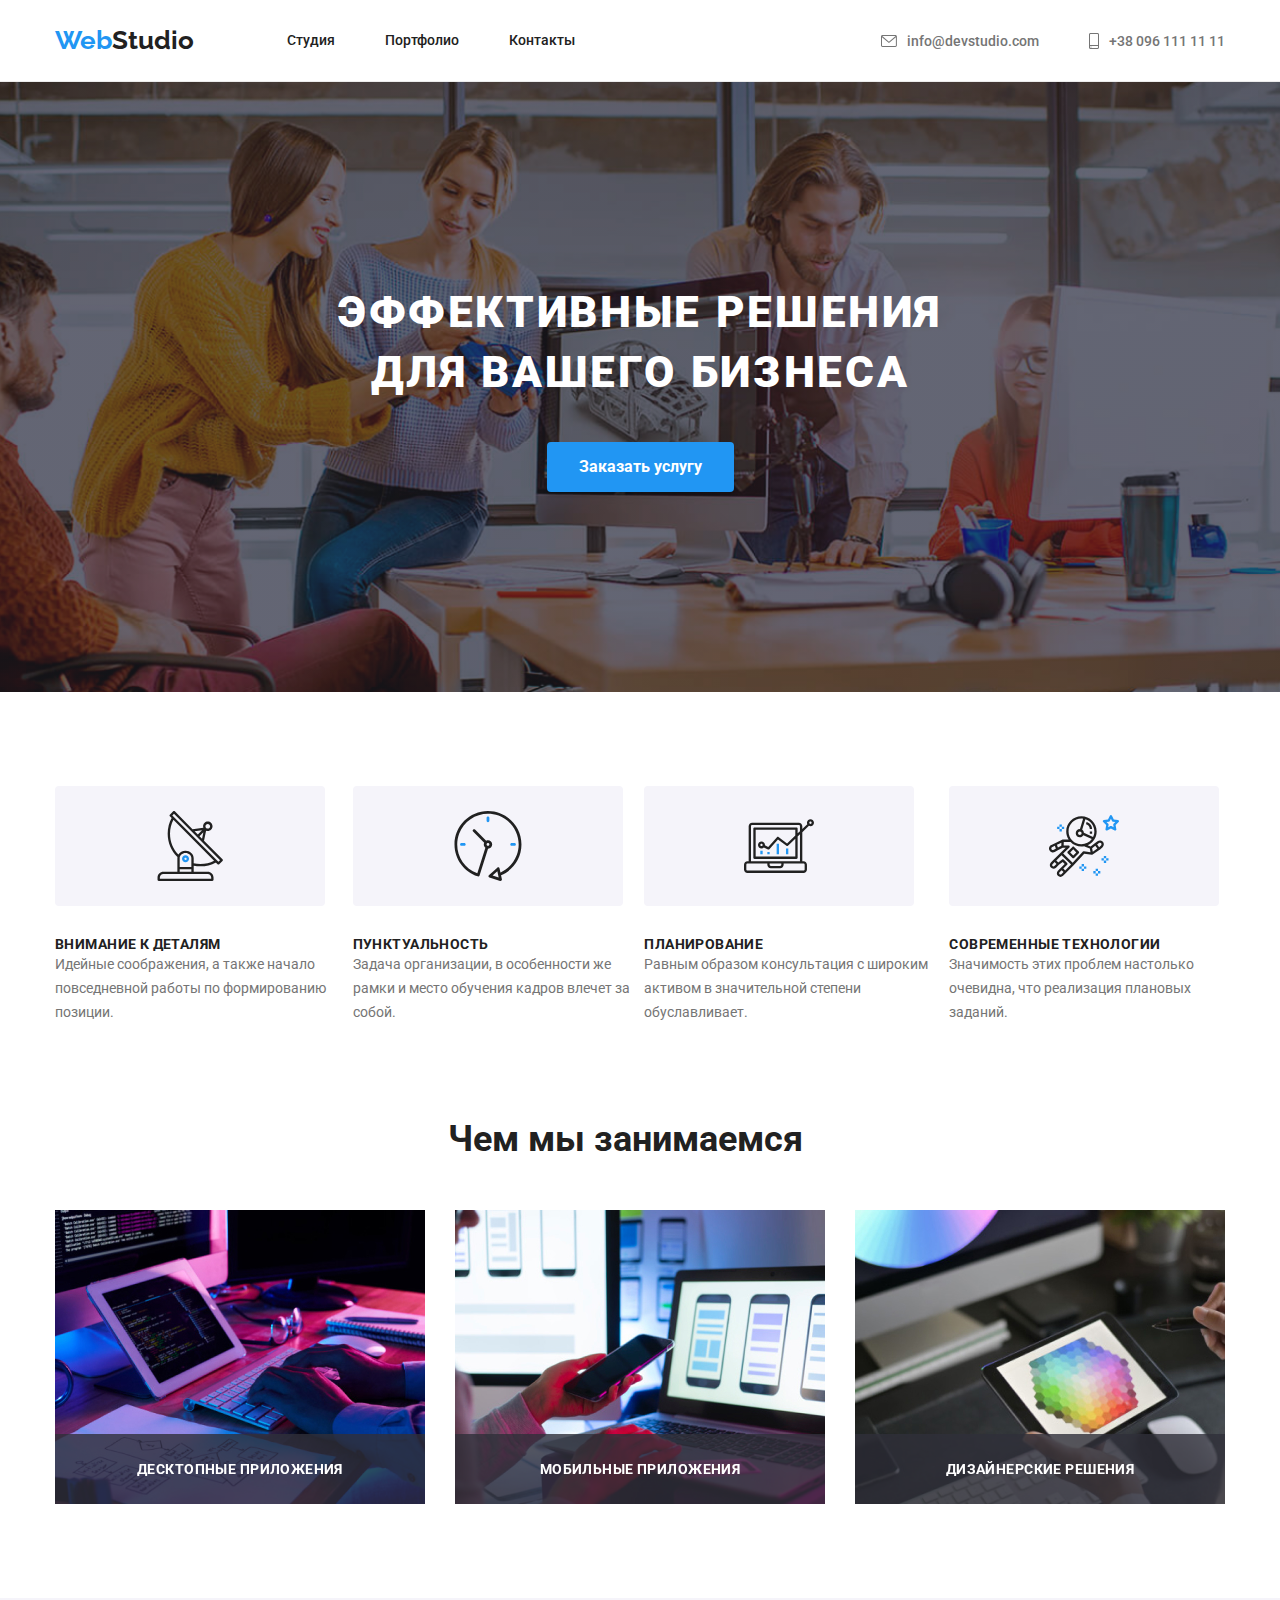
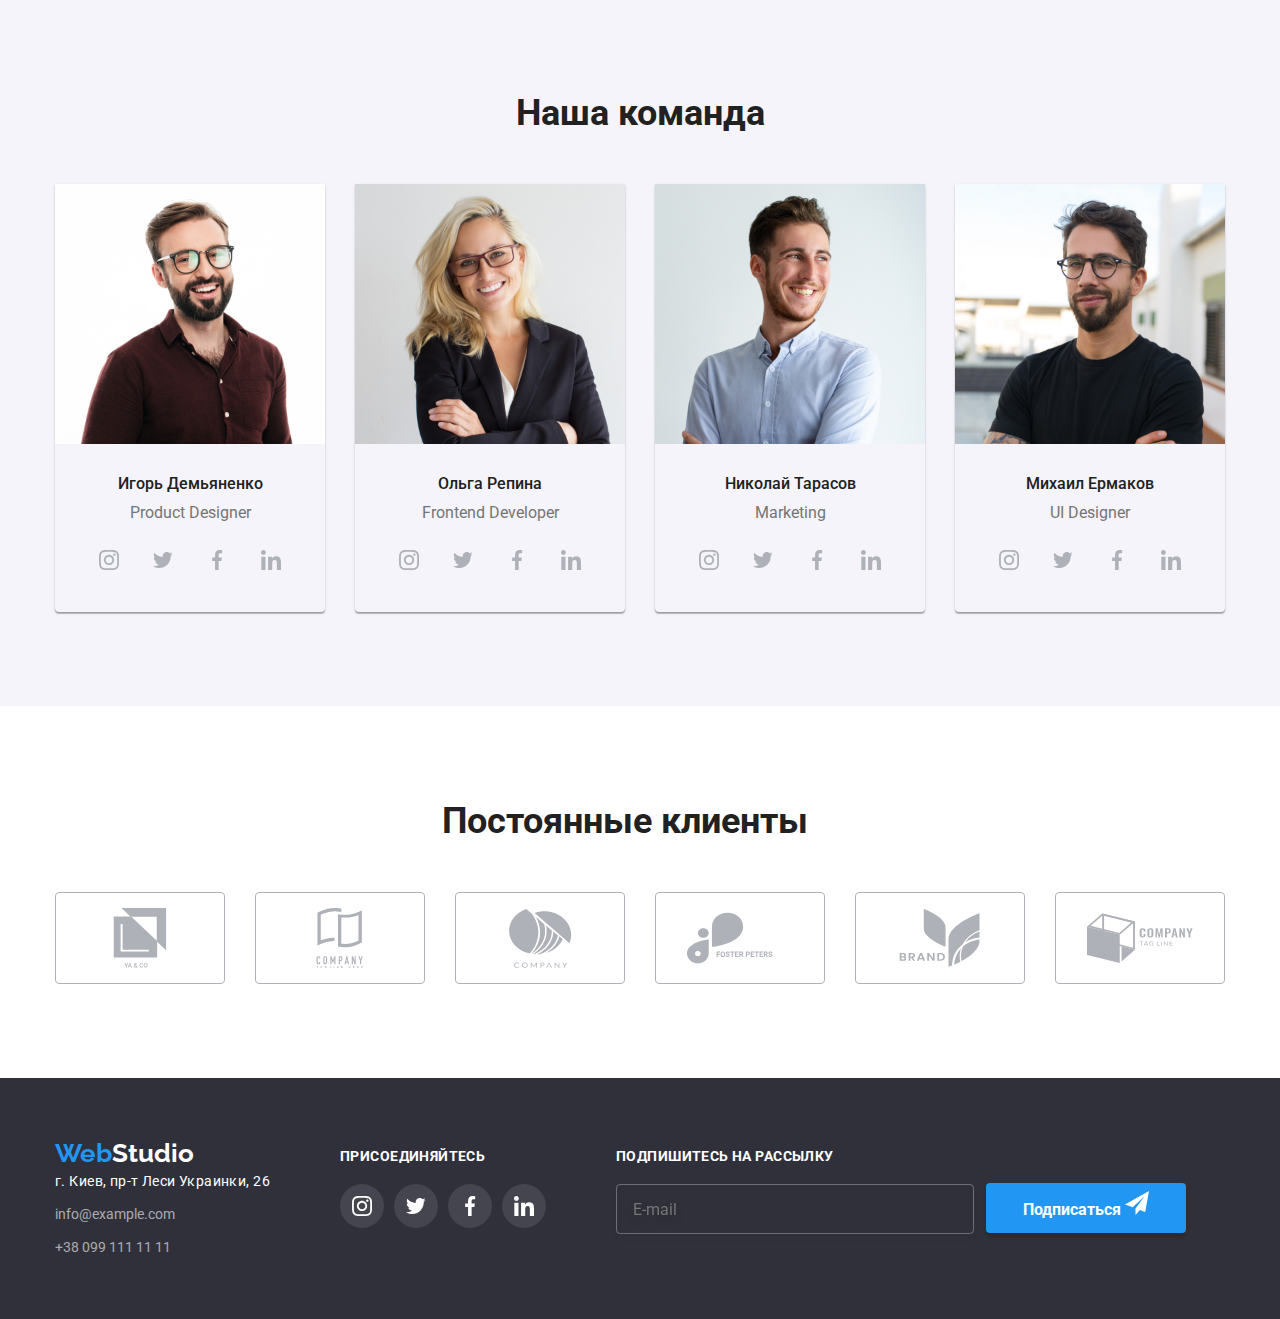
==== index.html @ bfbe64d4 "1" ====
<!DOCTYPE html>
<html lang="ru">
  <head>
    <meta charset="UTF-8" />
    <meta http-equiv="X-UA-Compatible" content="IE=edge" />
    <meta name="viewport" content="width=device-width, initial-scale=1.0" />
    <title>WebStudio</title>
    <link
      href="https://fonts.googleapis.com/css2?family=Raleway:wght@700&display=swap"
      rel="stylesheet"
    />
    <link
      href="https://fonts.googleapis.com/css2?family=Raleway:wght@700&family=Roboto:wght@400;500;700;900&display=swap"
      rel="stylesheet"
    />
    <link
      rel="stylesheet"
      href="https://cdnjs.cloudflare.com/ajax/libs/modern-normalize/1.1.0/modern-normalize.min.css"
    />
    <link rel="stylesheet" href="./css/main.min.css" />
  </head>

  <body>
    <header class="header">
      <div class="container">
        <nav class="header-nav">
          <a href="./index.html" class="header-nav__link"
            >Web<span class="header-nav__logo">Studio</span></a
          >
          <ul class="header-list">
            <li>
              <a href="./index.html" class="header-list__link">Студия</a>
            </li>
            <li>
              <a href="./portfolio.html" class="header-list__link">Портфолио</a>
            </li>
            <li><a href="#" class="header-list__link">Контакты</a></li>
          </ul>
          <ul class="header-contacts">
            <li>
              <a href="mailto:info@devstudio.com" class="header-contacts__link">
                <svg class="header-contacts__envelope">
                  <use href="./images/symbol-defs.svg#icon-envelope"></use>
                </svg>
                info@devstudio.com
              </a>
            </li>
            <li>
              <a href="tel:+380961111111" class="header-contacts__link">
                <svg class="header-contacts__smartphone">
                  <use href="./images/symbol-defs.svg#icon-smartphone"></use>
                </svg>
                +38 096 111 11 11
              </a>
            </li>
          </ul>
        </nav>
      </div>
    </header>
    <main>
      <section class="hero-section">
        <div class="container">
          <h1 class="hero-section__article">
            Эффективные решения для вашего бизнеса
          </h1>
          <button type="button" class="hero-section__button" data-modal-open>
            Заказать услугу
          </button>
        </div>
        <div class="backdrop is-hidden" data-modal>
          <div class="backdrop-modal">
            <button class="backdrop-modal__button" data-modal-close>
              <svg class="backdrop-modal__close">
                <use href="./images/symbol-defs.svg#icon-close"></use>
              </svg>
            </button>
            <p class="backdrop-modal__header">
              Оставьте свои данные, мы вам перезвоним
            </p>
            <form>
              <div class="form-field">
                <label for="name">Имя</label>
                <div class="aaa">
                  <svg class="icon-modal1">
                    <use href="./images/symbol-defs.svg#icon-modal1"></use>
                  </svg>
                  <input
                    class="modal-input"
                    type="text"
                    name="name"
                    id="name"
                  />
                </div>
              </div>
              <div class="form-field">
                <label for="tel">Телефон</label>
                <div class="aaa">
                  <svg class="icon-modal2">
                    <use href="./images/symbol-defs.svg#icon-modal2"></use>
                  </svg>
                  <input class="modal-input" type="tel" name="tel" id="tel" />
                </div>
              </div>
              <div class="form-field">
                <label for="mail">Почта</label>
                <div class="aaa">
                  <svg class="icon-modal3">
                    <use href="./images/symbol-defs.svg#icon-modal3"></use>
                  </svg>
                  <input
                    class="modal-input"
                    type="email"
                    name="mail"
                    id="mail"
                  />
                </div>
              </div>
              <div class="form-field">
                <label for="comment">Комментарий</label>
                <textarea
                  name="comment"
                  id="comment"
                  cols="30"
                  rows="10"
                  placeholder="Введите текст"
                >
                </textarea>
              </div>
              <div class="conditions">
                <label class="conditions-label">
                  <input type="checkbox" class="conditions-input" />
                  <svg width="16" height="15" class="conditions-svg-border">
                    <use
                      href="./images/symbol-defs.svg#icon-border"
                      class="checkbox-border"
                    ></use>
                    <use
                      href="./images/symbol-defs.svg#icon-check"
                      class="checkbox-accept"
                    ></use>
                  </svg>

                  Соглашаюсь с рассылкой и принимаю
                  <a class="conditions-link">Условия договора</a>
                </label>
              </div>
              <button type="button" class="modal-button">Отправить</button>
            </form>
          </div>
        </div>
      </section>
      <section class="section-features">
        <div class="container">
          <ul class="section-features__list">
            <li class="section-features__item">
              <div class="section-features__box">
                <svg class="section-features__svg">
                  <use href="./images/symbol-defs.svg#icon-antenna"></use>
                </svg>
              </div>
              <h3 class="section-features__article">Внимание к деталям</h3>
              <p class="section-features__information">
                Идейные соображения, а также начало повседневной работы по
                формированию позиции.
              </p>
            </li>
            <li class="section-features__item">
              <div class="section-features__box">
                <svg class="section-features__svg">
                  <use href="./images/symbol-defs.svg#icon-clock"></use>
                </svg>
              </div>
              <h3 class="section-features__article">Пунктуальность</h3>
              <p class="section-features__information">
                Задача организации, в особенности же рамки и место обучения
                кадров влечет за собой.
              </p>
            </li>
            <li class="section-features__item">
              <div class="section-features__box">
                <svg class="section-features__svg">
                  <use href="./images/symbol-defs.svg#icon-diagram"></use>
                </svg>
              </div>
              <h3 class="section-features__article">Планирование</h3>
              <p class="section-features__information">
                Равным образом консультация с широким активом в значительной
                степени обуславливает.
              </p>
            </li>
            <li class="section-features__item">
              <div class="section-features__box">
                <svg class="section-features__svg">
                  <use href="./images/symbol-defs.svg#icon-astronaut"></use>
                </svg>
              </div>
              <h3 class="section-features__article">Современные технологии</h3>
              <p class="section-features__information">
                Значимость этих проблем настолько очевидна, что реализация
                плановых заданий.
              </p>
            </li>
          </ul>
        </div>
      </section>
      <section class="section-doing">
        <div class="container">
          <h2 class="section-doing__article">Чем мы занимаемся</h2>
          <ul class="section-doing__information">
            <li class="section-doing__item">
              <img
                class="section-doing__img"
                src="./images/img.jpg"
                width="370"
                alt="Работа с кодом"
              />
              <div class="section-doing__div">
                <p class="section-doing__text">Десктопные приложения</p>
              </div>
            </li>
            <li class="section-doing__item">
              <img
                class="section-doing__img"
                src="./images/img-2.jpg"
                width="370"
                alt="Макеты мобильной версии на ноутбуке"
              />
              <div class="section-doing__div">
                <p class="section-doing__text">Мобильные приложения</p>
              </div>
            </li>
            <li class="section-doing__item">
              <img
                class="section-doing__img"
                src="./images/img-3.jpg"
                width="370"
                alt="Планшет с палитрой цветов"
              />
              <div class="section-doing__div">
                <p class="section-doing__text">Дизайнерские решения</p>
              </div>
            </li>
          </ul>
        </div>
      </section>
      <section class="section section-crew">
        <div class="container">
          <h2 class="section-crew__article">Наша команда</h2>
          <ul class="section-crew__list">
            <li class="section-crew__item">
              <img
                src="./images/crew1.jpg"
                width="270"
                alt="Игорь Демьяненко"
              />
              <div class="wrapper">
                <h3 class="wrapper__article">Игорь Демьяненко</h3>
                <p class="wrapper__text">Product Designer</p>
                <ul class="wrapper__list">
                  <li class="wrapper__item">
                    <a href="#" class="wrapper__link">
                      <svg class="wrapper__icon">
                        <use
                          href="./images/symbol-defs.svg#icon-instagram"
                        ></use>
                      </svg>
                    </a>
                  </li>
                  <li class="wrapper__item">
                    <a href="#" class="wrapper__link">
                      <svg class="wrapper__icon">
                        <use href="./images/symbol-defs.svg#icon-twitter"></use>
                      </svg>
                    </a>
                  </li>
                  <li class="wrapper__item">
                    <a href="#" class="wrapper__link">
                      <svg class="wrapper__icon">
                        <use
                          href="./images/symbol-defs.svg#icon-facebook"
                        ></use>
                      </svg>
                    </a>
                  </li>
                  <li class="wrapper__item">
                    <a href="#" class="wrapper__link">
                      <svg class="wrapper__icon">
                        <use
                          href="./images/symbol-defs.svg#icon-linkedin"
                        ></use>
                      </svg>
                    </a>
                  </li>
                </ul>
              </div>
            </li>
            <li class="section-crew__item">
              <img src="./images/crew2.jpg" width="270" alt="Ольга Репина" />
              <div class="wrapper">
                <h3 class="wrapper__article">Ольга Репина</h3>
                <p class="wrapper__text">Frontend Developer</p>
                <ul class="wrapper__list">
                  <li class="wrapper__item">
                    <a href="#" class="wrapper__link">
                      <svg class="wrapper__icon">
                        <use
                          href="./images/symbol-defs.svg#icon-instagram"
                        ></use>
                      </svg>
                    </a>
                  </li>
                  <li class="wrapper__item">
                    <a href="#" class="wrapper__link">
                      <svg class="wrapper__icon">
                        <use href="./images/symbol-defs.svg#icon-twitter"></use>
                      </svg>
                    </a>
                  </li>
                  <li class="wrapper__item">
                    <a href="#" class="wrapper__link">
                      <svg class="wrapper__icon">
                        <use
                          href="./images/symbol-defs.svg#icon-facebook"
                        ></use>
                      </svg>
                    </a>
                  </li>
                  <li class="wrapper__item">
                    <a href="#" class="wrapper__link">
                      <svg class="wrapper__icon">
                        <use
                          href="./images/symbol-defs.svg#icon-linkedin"
                        ></use>
                      </svg>
                    </a>
                  </li>
                </ul>
              </div>
            </li>
            <li class="section-crew__item">
              <img src="./images/crew3.jpg" width="270" alt="Николай Тарасов" />
              <div class="wrapper">
                <h3 class="wrapper__article">Николай Тарасов</h3>
                <p class="wrapper__text">Marketing</p>
                <ul class="wrapper__list">
                  <li class="wrapper__item">
                    <a href="#" class="wrapper__link">
                      <svg class="wrapper__icon">
                        <use
                          href="./images/symbol-defs.svg#icon-instagram"
                        ></use>
                      </svg>
                    </a>
                  </li>
                  <li class="wrapper__item">
                    <a href="#" class="wrapper__link">
                      <svg class="wrapper__icon">
                        <use href="./images/symbol-defs.svg#icon-twitter"></use>
                      </svg>
                    </a>
                  </li>
                  <li class="wrapper__item">
                    <a href="#" class="wrapper__link">
                      <svg class="wrapper__icon">
                        <use
                          href="./images/symbol-defs.svg#icon-facebook"
                        ></use>
                      </svg>
                    </a>
                  </li>
                  <li class="wrapper__item">
                    <a href="#" class="wrapper__link">
                      <svg class="wrapper__icon">
                        <use
                          href="./images/symbol-defs.svg#icon-linkedin"
                        ></use>
                      </svg>
                    </a>
                  </li>
                </ul>
              </div>
            </li>
            <li class="section-crew__item">
              <img src="./images/crew4.jpg" width="270" alt="Михаил Ермаков" />
              <div class="wrapper">
                <h3 class="wrapper__article">Михаил Ермаков</h3>
                <p class="wrapper__text">UI Designer</p>
                <ul class="wrapper__list">
                  <li class="wrapper__item">
                    <a href="#" class="wrapper__link">
                      <svg class="wrapper__icon">
                        <use
                          href="./images/symbol-defs.svg#icon-instagram"
                        ></use>
                      </svg>
                    </a>
                  </li>
                  <li class="wrapper__item">
                    <a href="#" class="wrapper__link">
                      <svg class="wrapper__icon">
                        <use href="./images/symbol-defs.svg#icon-twitter"></use>
                      </svg>
                    </a>
                  </li>
                  <li class="wrapper__item">
                    <a href="#" class="wrapper__link">
                      <svg class="wrapper__icon">
                        <use
                          href="./images/symbol-defs.svg#icon-facebook"
                        ></use>
                      </svg>
                    </a>
                  </li>
                  <li class="wrapper__item">
                    <a href="#" class="wrapper__link">
                      <svg class="wrapper__icon">
                        <use
                          href="./images/symbol-defs.svg#icon-linkedin"
                        ></use>
                      </svg>
                    </a>
                  </li>
                </ul>
              </div>
            </li>
          </ul>
        </div>
      </section>
      <section class="section-clients">
        <div class="container">
          <h2 class="section-clients__article">Постоянные клиенты</h2>
          <ul class="section-clients__list">
            <li class="section-clients__item">
              <a href="#" class="section-clients__link">
                <svg class="section-clients__icon">
                  <use href="./images/symbol-defs.svg#icon-group1"></use>
                </svg>
              </a>
            </li>
            <li class="section-clients__item">
              <a href="#" class="section-clients__link">
                <svg class="section-clients__icon">
                  <use href="./images/symbol-defs.svg#icon-group2"></use>
                </svg>
              </a>
            </li>
            <li class="section-clients__item">
              <a href="#" class="section-clients__link">
                <svg class="section-clients__icon">
                  <use href="./images/symbol-defs.svg#icon-group3"></use>
                </svg>
              </a>
            </li>
            <li class="section-clients__item">
              <a href="#" class="section-clients__link">
                <svg class="section-clients__icon">
                  <use href="./images/symbol-defs.svg#icon-group4"></use>
                </svg>
              </a>
            </li>
            <li class="section-clients__item">
              <a href="#" class="section-clients__link">
                <svg class="section-clients__icon">
                  <use href="./images/symbol-defs.svg#icon-group5"></use>
                </svg>
              </a>
            </li>
            <li class="section-clients__item">
              <a href="#" class="section-clients__link">
                <svg class="section-clients__icon">
                  <use href="./images/symbol-defs.svg#icon-group6"></use>
                </svg>
              </a>
            </li>
          </ul>
        </div>
      </section>
    </main>

    <footer class="footer">
      <div class="container footer-container">
        <div class="footer-div">
          <a href="#" class="footer-div__link"
            >Web<span class="footer-div__logo">Studio</span></a
          >
          <address>
            <ul class="address-list">
              <li>
                <a href="#" class="address-list__link"
                  >г. Киев, пр-т Леси Украинки, 26</a
                >
              </li>
              <li>
                <a href="mailto:info@example.com" class="address-list__contacts"
                  >info@example.com</a
                >
              </li>
              <li>
                <a href="tel:+380991111111" class="address-list__contacts"
                  >+38 099 111 11 11</a
                >
              </li>
            </ul>
          </address>
        </div>
        <div class="join">
          <h3 class="join__header">Присоединяйтесь</h3>
          <ul class="join__list">
            <li class="join__item">
              <a href="#" class="join__link">
                <svg class="join__icons">
                  <use href="./images/symbol-defs.svg#icon-instagram"></use>
                </svg>
              </a>
            </li>
            <li class="join__item">
              <a href="#" class="join__link">
                <svg class="join__icons">
                  <use href="./images/symbol-defs.svg#icon-twitter"></use>
                </svg>
              </a>
            </li>
            <li class="join__item">
              <a href="#" class="join__link">
                <svg class="join__icons">
                  <use href="./images/symbol-defs.svg#icon-facebook"></use>
                </svg>
              </a>
            </li>
            <li class="join__item">
              <a href="#" class="join__link">
                <svg class="join__icons">
                  <use href="./images/symbol-defs.svg#icon-linkedin"></use>
                </svg>
              </a>
            </li>
          </ul>
        </div>
        <div class="join">
          <h3 class="join__header">Подпишитесь на рассылку</h3>
          <input
            class="join__input"
            type="email"
            name="mail"
            placeholder="E-mail"
          />
        </div>
        <div class="join__div">
          <button class="join__button" type="button">
            Подписаться
            <svg width="24px" height="24px">
              <use href="./images/symbol-defs.svg#icon-telegram_footer"></use>
            </svg>
          </button>
        </div>
      </div>
    </footer>
    <script src="./js/modal.js"></script>
  </body>
</html>
---- css/main.min.css ----
body{font-family:Roboto;color:#212121}ul,h1,h2,h3,h4,h5,p{padding:0;margin:0}img{display:block;max-width:100%;height:auto}.container{width:1200px;margin:0 auto;padding:0 15px}@media screen and (max-width: 480px){.container{max-width:480px}}.header{padding:25px 0;border-bottom:1px solid #ececec}.header-nav{display:-webkit-box;display:-ms-flexbox;display:flex;-webkit-box-align:center;-ms-flex-align:center;align-items:center}.header-nav__link{font-family:Raleway;font-style:normal;font-weight:bold;font-size:26px;line-height:31px;text-decoration:none;color:#2196f3;margin-right:93px}.header-nav__logo{color:#212121}.header-list{display:-webkit-box;display:-ms-flexbox;display:flex;list-style:none;font-weight:500;padding:0px}@media screen and (max-width: 480px){.header-list{display:none}}.header-list :not(:last-child){margin-right:50px}.header-list__link{position:relative;color:#212121;font-size:14px;line-height:16px;text-decoration:none}.header-list__link:hover{color:#2196f3}.header-list__link:after{position:absolute;left:0;bottom:0;top:45px;content:"";display:block;width:100%;height:4px;background-color:#2196f3;border-radius:2px;opacity:0;-webkit-transition:250ms cubic-bezier(0.4, 0, 0.2, 1);transition:250ms cubic-bezier(0.4, 0, 0.2, 1)}.header-list__link:hover:after{opacity:1}.header-contacts{display:-webkit-box;display:-ms-flexbox;display:flex;list-style:none;font-weight:500;padding:0px;margin-left:auto;-webkit-box-align:center;-ms-flex-align:center;align-items:center;-webkit-box-pack:center;-ms-flex-pack:center;justify-content:center}@media screen and (max-width: 480px){.header-contacts{display:none}}.header-contacts :not(:first-child){padding-left:50px}.header-contacts__link{position:relative;display:-webkit-box;display:-ms-flexbox;display:flex;-webkit-box-align:center;-ms-flex-align:center;align-items:center;-webkit-box-pack:center;-ms-flex-pack:center;justify-content:center;text-align:center;color:#757575;font-size:14px;line-height:16px;text-decoration:none}.header-contacts__link:hover{color:#2196f3}.header-contacts__envelope{width:16px;height:12px;margin-right:10px;fill:currentColor}.header-contacts__envelope:hover{fill:#2196f3}.header-contacts__smartphone{width:10px;height:16px;fill:currentColor;margin-right:10px}.header-contacts__smartphone:hover{fill:#2196f3}.footer{background:#2f303a;padding-top:60px;padding-bottom:60px}.footer-container{display:-webkit-box;display:-ms-flexbox;display:flex}@media screen and (max-width: 480px){.footer-container{-webkit-box-orient:vertical;-webkit-box-direction:normal;-ms-flex-direction:column;flex-direction:column;-webkit-box-align:center;-ms-flex-align:center;align-items:center}}.footer-div__link{display:block;font-family:Raleway;font-style:normal;font-size:26px;line-height:31px;font-weight:bold;color:#2196f3;text-decoration:none;list-style-type:none}.footer-div__logo{color:#fff}.address-list{font-style:normal;list-style:none;padding:0}.address-list :not(:last-child){padding-bottom:9px}.address-list__link{font-style:normal;font-size:14px;line-height:24px;font-weight:normal;padding:20px 0 9px 0;letter-spacing:0.03em;color:#fff;text-decoration:none;list-style:none}.address-list__contacts{font-size:14px;line-height:24px;font-weight:normal;color:rgba(255,255,255,0.6);text-decoration:none;list-style-type:none}.join{padding-top:10px;margin-left:70px}.join__header{font-size:14px;line-height:16px;letter-spacing:0.03em;text-transform:uppercase;color:#fff;margin-bottom:20px}.join__list{display:-webkit-box;display:-ms-flexbox;display:flex;list-style:none}.join__item:not(:last-child){margin-right:10px}.join__link{display:-webkit-box;display:-ms-flexbox;display:flex;width:44px;height:44px;border-radius:50%;background:rgba(255,255,255,0.1);-webkit-box-align:center;-ms-flex-align:center;align-items:center;-webkit-box-pack:center;-ms-flex-pack:center;justify-content:center}.join__link:hover{background-color:#2196f3}.join__icons{display:block;width:20px;height:20px;fill:white}.join__input{width:358px;height:50px;padding-left:16px;background-color:rgba(33,150,243,0);border:1px solid rgba(255,255,255,0.3);-webkit-box-sizing:border-box;box-sizing:border-box;-webkit-filter:drop-shadow(0px 4px 4px rgba(0,0,0,0.15));filter:drop-shadow(0px 4px 4px rgba(0,0,0,0.15));border-radius:4px;outline:none;color:#fff}.join__div{width:200px;height:100%}.join__button{width:200px;height:50px;display:block;margin-top:45px;margin-left:12px;font-size:16px;line-height:30px;font-weight:bold;color:#fff;background:#2196f3;padding:0 auto;border:none;-webkit-box-shadow:0px 4px 4px rgba(0,0,0,0.15);box-shadow:0px 4px 4px rgba(0,0,0,0.15);border-radius:4px;cursor:pointer;text-align:center}.hero-section{max-width:1600px;margin:0 auto;background:#2f303a;padding:200px 0;background-image:-webkit-gradient(linear, left top, left bottom, from(rgba(47,48,58,0.4)), to(rgba(47,48,58,0.4))),url("../images/main-background.png");background-image:linear-gradient(to bottom, rgba(47,48,58,0.4), rgba(47,48,58,0.4)),url("../images/main-background.png");background-position:center;background-size:cover}@media screen and (max-width: 480px){.hero-section{width:100%;max-width:480px}}.hero-section__article{font-size:44px;line-height:60px;font-weight:900;color:#fff;width:696px;margin:auto;margin-bottom:40px;text-align:center;letter-spacing:0.06em;text-transform:uppercase}@media screen and (max-width: 480px){.hero-section__article{max-width:480px;width:360px;height:84px;font-size:26px;line-height:42px;margin-bottom:30px}}.hero-section__button{display:block;font-size:16px;line-height:30px;font-weight:bold;color:#fff;background:#2196f3;margin:0 auto;padding:10px 32px;border:none;-webkit-box-shadow:0px 4px 4px rgba(0,0,0,0.15);box-shadow:0px 4px 4px rgba(0,0,0,0.15);border-radius:4px;cursor:pointer}.backdrop{position:fixed;top:0;left:0;width:100%;height:100%;background:rgba(0,0,0,0.2)}.backdrop.is-hidden{opacity:0;pointer-events:none}.backdrop-modal{position:absolute;top:50%;left:50%;-webkit-transform:translate(-50%, -50%);transform:translate(-50%, -50%);min-width:528px;min-height:581px;background-color:#fff;padding:40px}.backdrop-modal__button{display:-webkit-box;display:-ms-flexbox;display:flex;position:absolute;top:8px;right:8px;width:30px;height:30px;border:1px solid rgba(0,0,0,0.1);border-radius:50%;cursor:pointer;background-color:transparent;-webkit-box-align:center;-ms-flex-align:center;align-items:center;-webkit-box-pack:center;-ms-flex-pack:center;justify-content:center}.backdrop-modal__close{width:18px;height:18px;display:block}.backdrop-modal__button:hover .backdrop-modal__close{fill:#2196f3}.backdrop-modal__header{margin-bottom:12px;font-style:normal;font-weight:bold;font-size:20px;line-height:23px;text-align:center;letter-spacing:0.03em;color:#212121}form{position:relative;width:450px;height:auto;margin-left:auto;margin-right:auto}.form-field{display:-webkit-box;display:-ms-flexbox;display:flex;-webkit-box-orient:vertical;-webkit-box-direction:normal;-ms-flex-direction:column;flex-direction:column;margin-bottom:10px}.form-field textarea{border:1px solid rgba(33,33,33,0.2);border-radius:4px;resize:none}.form-field input{height:40px;border:1px solid rgba(33,33,33,0.2);border-radius:4px}.form-field label{font-size:12px;margin-bottom:4px;color:#757575}.modal-input{padding-left:40px;outline:none;width:100%}.aaa{position:relative}.aaa:hover .modal-input{border-color:#2196f3}.aaa:hover .icon-modal1{fill:#2196f3}.aaa:hover .icon-modal2{fill:#2196f3}.aaa:hover .icon-modal3{fill:#2196f3}.icon-modal1{position:absolute;top:50%;-webkit-transform:translateY(-50%);transform:translateY(-50%);left:13px;width:18px;height:18px}.icon-modal2{position:absolute;top:50%;-webkit-transform:translateY(-50%);transform:translateY(-50%);left:13px;width:18px;height:18px}.icon-modal3{position:absolute;top:50%;-webkit-transform:translateY(-50%);transform:translateY(-50%);left:13px;width:18px;height:18px}textarea{outline:none;padding-left:16px}.conditions{margin-bottom:30px}.conditions-label{display:-webkit-box;display:-ms-flexbox;display:flex;-webkit-box-align:center;-ms-flex-align:center;align-items:center;-ms-flex-pack:distribute;justify-content:space-around;font-size:14px;line-height:1.71;letter-spacing:0.03em;color:#757575}.conditions-link{color:#2196f3;cursor:pointer;position:relative}.conditions-link::after{content:" ";position:absolute;left:0;bottom:5px;width:100%;height:1px;background-color:#2196f3}.checkbox-accept{display:none}.conditions-input:checked+.conditions-svg-border .checkbox-accept{display:block;-webkit-transition-timing-function:cubic-bezier(0.4, 0, 0.2, 1);transition-timing-function:cubic-bezier(0.4, 0, 0.2, 1);-webkit-transition-duration:250ms;transition-duration:250ms}.conditions-input:checked+.conditions-svg-border .checkbox-border{display:none;-webkit-transition-timing-function:cubic-bezier(0.4, 0, 0.2, 1);transition-timing-function:cubic-bezier(0.4, 0, 0.2, 1);-webkit-transition-duration:250ms;transition-duration:250ms}.conditions-svg-border{cursor:pointer}.conditions-input{-webkit-appearance:none;-moz-appearance:none;appearance:none}.modal-button{width:200px;height:50px;display:block;font-size:16px;line-height:30px;font-weight:bold;color:#fff;background:#2196f3;margin:0 auto;margin-top:30px;padding:10px 32px;border:none;-webkit-box-shadow:0px 4px 4px rgba(0,0,0,0.15);box-shadow:0px 4px 4px rgba(0,0,0,0.15);border-radius:4px;cursor:pointer}.section-features{padding-top:94px}@media screen and (max-width: 480px){.section-features{display:block;padding-top:60px}}.section-features__list{list-style:none;display:-webkit-box;display:-ms-flexbox;display:flex}@media screen and (max-width: 480px){.section-features__list{display:block}}.section-features__list__item :not(:last-child){margin-right:30px}.section-features__box{width:270px;height:120px;background-color:#f5f4fa;text-align:center;border-radius:4px;padding:25px 0;margin-bottom:30px}@media screen and (max-width: 480px){.section-features__box{width:450px}}.section-features__svg{width:70px;height:70px}.section-features__article{font-size:14px;line-height:16px;font-weight:bold;letter-spacing:0.03em;text-transform:uppercase}@media screen and (max-width: 480px){.section-features__article{text-align:center;margin-bottom:10px}}.section-features__information{font-size:14px;line-height:24px;font-weight:normal;color:#757575}@media screen and (max-width: 480px){.section-features__information{margin-bottom:30px}}.section-doing{padding:94px 0}@media screen and (max-width: 480px){.section-doing{display:none}}.section-doing__article{font-size:36px;line-height:42px;font-weight:bold;text-align:center;margin-bottom:50px}.section-doing__information{list-style:none;display:-webkit-box;display:-ms-flexbox;display:flex;-webkit-box-align:center;-ms-flex-align:center;align-items:center;-webkit-box-pack:center;-ms-flex-pack:center;justify-content:center}.section-doing__item{position:relative}.section-doing:first-child{padding-left:0px}.section-doing :not(:last-child){margin-right:30px}.section-doing__img{display:block;width:100%;height:auto}.section-doing__div{display:block;position:absolute;top:224px;padding:27px 0;width:100%;background:rgba(47,48,58,0.8);color:#fff}.section-doing__text{font-size:14px;line-height:16px;font-weight:bold;letter-spacing:0.03em;text-transform:uppercase;text-align:center}.section-crew{background:#f5f4fa;padding:94px 0}.section-crew__article{font-size:36px;line-height:42px;font-weight:bold;text-align:center;margin-bottom:50px}.section-crew__list{list-style:none;display:-webkit-box;display:-ms-flexbox;display:flex;padding:0px;-webkit-box-pack:center;-ms-flex-pack:center;justify-content:center;margin-bottom:0}@media screen and (max-width: 480px){.section-crew__list{display:-webkit-box;display:-ms-flexbox;display:flex;-webkit-box-orient:vertical;-webkit-box-direction:normal;-ms-flex-direction:column;flex-direction:column;-webkit-box-pack:center;-ms-flex-pack:center;justify-content:center}}.section-crew__item{-webkit-box-shadow:0px 1px 3px rgba(0,0,0,0.12),0px 1px 1px rgba(0,0,0,0.14),0px 2px 1px rgba(0,0,0,0.2);box-shadow:0px 1px 3px rgba(0,0,0,0.12),0px 1px 1px rgba(0,0,0,0.14),0px 2px 1px rgba(0,0,0,0.2);border-radius:0px 0px 4px 4px}@media screen and (max-width: 480px){.section-crew__item{width:450px;margin-bottom:30px}}.section-crew__item:not(:last-child){margin-right:30px}.wrapper{padding:30px 0}@media screen and (max-width: 480px){.wrapper{background-color:#fff}}.wrapper__article{font-size:16px;line-height:19px;font-weight:500;text-align:center}.wrapper__text{font-size:16px;line-height:19px;font-weight:normal;color:#757575;text-align:center;padding-top:10px}.wrapper__list{display:-webkit-box;display:-ms-flexbox;display:flex;margin-top:16px;list-style:none;-webkit-box-align:center;-ms-flex-align:center;align-items:center;-webkit-box-pack:center;-ms-flex-pack:center;justify-content:center}.wrapper__item:not(:last-child){margin-right:10px}.wrapper__link{display:-webkit-box;display:-ms-flexbox;display:flex;-webkit-box-pack:center;-ms-flex-pack:center;justify-content:center;-webkit-box-align:center;-ms-flex-align:center;align-items:center;width:44px;height:44px;cursor:pointer}.wrapper__link:hover{border-radius:50%;background-color:#2196f3}.wrapper__link:hover .wrapper__icon{fill:#fff}.wrapper__icon{width:20px;height:20px;fill:#afb1b8}.section-clients{padding:94px 0}.section-clients__article{font-size:36px;line-height:42px;font-weight:bold;text-align:center;margin-bottom:50px}.section-clients__list{display:-webkit-box;display:-ms-flexbox;display:flex;list-style:none;-webkit-box-align:center;-ms-flex-align:center;align-items:center}@media screen and (max-width: 480px){.section-clients__list{-ms-flex-wrap:wrap;flex-wrap:wrap}}@media screen and (max-width: 480px){.section-clients:nth-child(2n){margin-right:30px}}.section-clients :not(:last-child){margin-right:30px}.section-clients,.section-clients__icon:hover{fill:currentColor}.section-clients__link{display:-webkit-box;display:-ms-flexbox;display:flex;width:170px;height:92px;border:1px solid #afb1b8;border-radius:4px;-webkit-box-align:center;-ms-flex-align:center;align-items:center;-webkit-box-pack:center;-ms-flex-pack:center;justify-content:center}.section-clients__link:hover{color:#2196f3;border:1px solid #2196f3}.section-clients__link:hover .section-clients__icon{fill:#2196f3}.section-clients__icon{width:106px;height:60px;fill:#afb1b8}.portfolio{padding:94px 0}.portfolio-section{display:-webkit-box;display:-ms-flexbox;display:flex;-webkit-box-pack:center;-ms-flex-pack:center;justify-content:center;margin-right:10px;margin-bottom:50px;list-style:none}.portfolio-section__item:not(:last-child){margin-right:8px}.portfolio-section__button:hover{background-color:#2196f3;color:#fff}.portfolio-section__button{display:block;font-family:Roboto;border:none;background:#f5f4fa;border-radius:4px;font-weight:500;font-size:16px;line-height:26px;text-align:center;padding:6px 22px;letter-spacing:0.03em;color:#212121;cursor:pointer}.portfolio-list{list-style:none;display:-webkit-box;display:-ms-flexbox;display:flex;-ms-flex-wrap:wrap;flex-wrap:wrap;margin-right:-30px;margin-bottom:-30px}.portfolio-list li{background:#fff;border:1px solid #eee;margin-bottom:30px;cursor:pointer;-ms-flex-preferred-size:calc(100% / 3 - 30px);flex-basis:calc(100% / 3 - 30px);margin-right:30px;margin-bottom:30px}.portfolio-list li:hover{-webkit-box-shadow:0px 1px 1px rgba(0,0,0,0.12),0px 4px 4px rgba(0,0,0,0.06),1px 4px 6px rgba(0,0,0,0.16);box-shadow:0px 1px 1px rgba(0,0,0,0.12),0px 4px 4px rgba(0,0,0,0.06),1px 4px 6px rgba(0,0,0,0.16)}.portfolio-list__item:hover{border:1px solid #eee;-webkit-box-shadow:0px 1px 1px rgba(0,0,0,0.12),0px 4px 4px rgba(0,0,0,0.06),1px 4px 6px rgba(0,0,0,0.16);box-shadow:0px 1px 1px rgba(0,0,0,0.12),0px 4px 4px rgba(0,0,0,0.06),1px 4px 6px rgba(0,0,0,0.16)}.portfolio-list__item:hover:hover .overlay{-webkit-transform:translate(-50%, 0);transform:translate(-50%, 0)}.portfolio-list__image{position:relative;overflow:hidden}.portfolio-list__content{padding:20px 24px}.portfolio-list__header{font-weight:bold;font-size:18px;line-height:36px;letter-spacing:0.06em;color:#212121}.portfolio-list__text{font-size:16px;line-height:30px;font-weight:normal;color:#757575}.overlay{position:absolute;top:0;left:50%;width:100%;height:101%;padding:63px 24px;font-size:18px;line-height:28px;color:#fff;background-color:#2196f3;-webkit-transform:translate(-50%, 100%);transform:translate(-50%, 100%);-webkit-transition:-webkit-transform 250ms cubic-bezier(0.4, 0, 0.2, 1);transition:-webkit-transform 250ms cubic-bezier(0.4, 0, 0.2, 1);transition:transform 250ms cubic-bezier(0.4, 0, 0.2, 1);transition:transform 250ms cubic-bezier(0.4, 0, 0.2, 1), -webkit-transform 250ms cubic-bezier(0.4, 0, 0.2, 1)}
/*# sourceMappingURL=main.min.css.map */
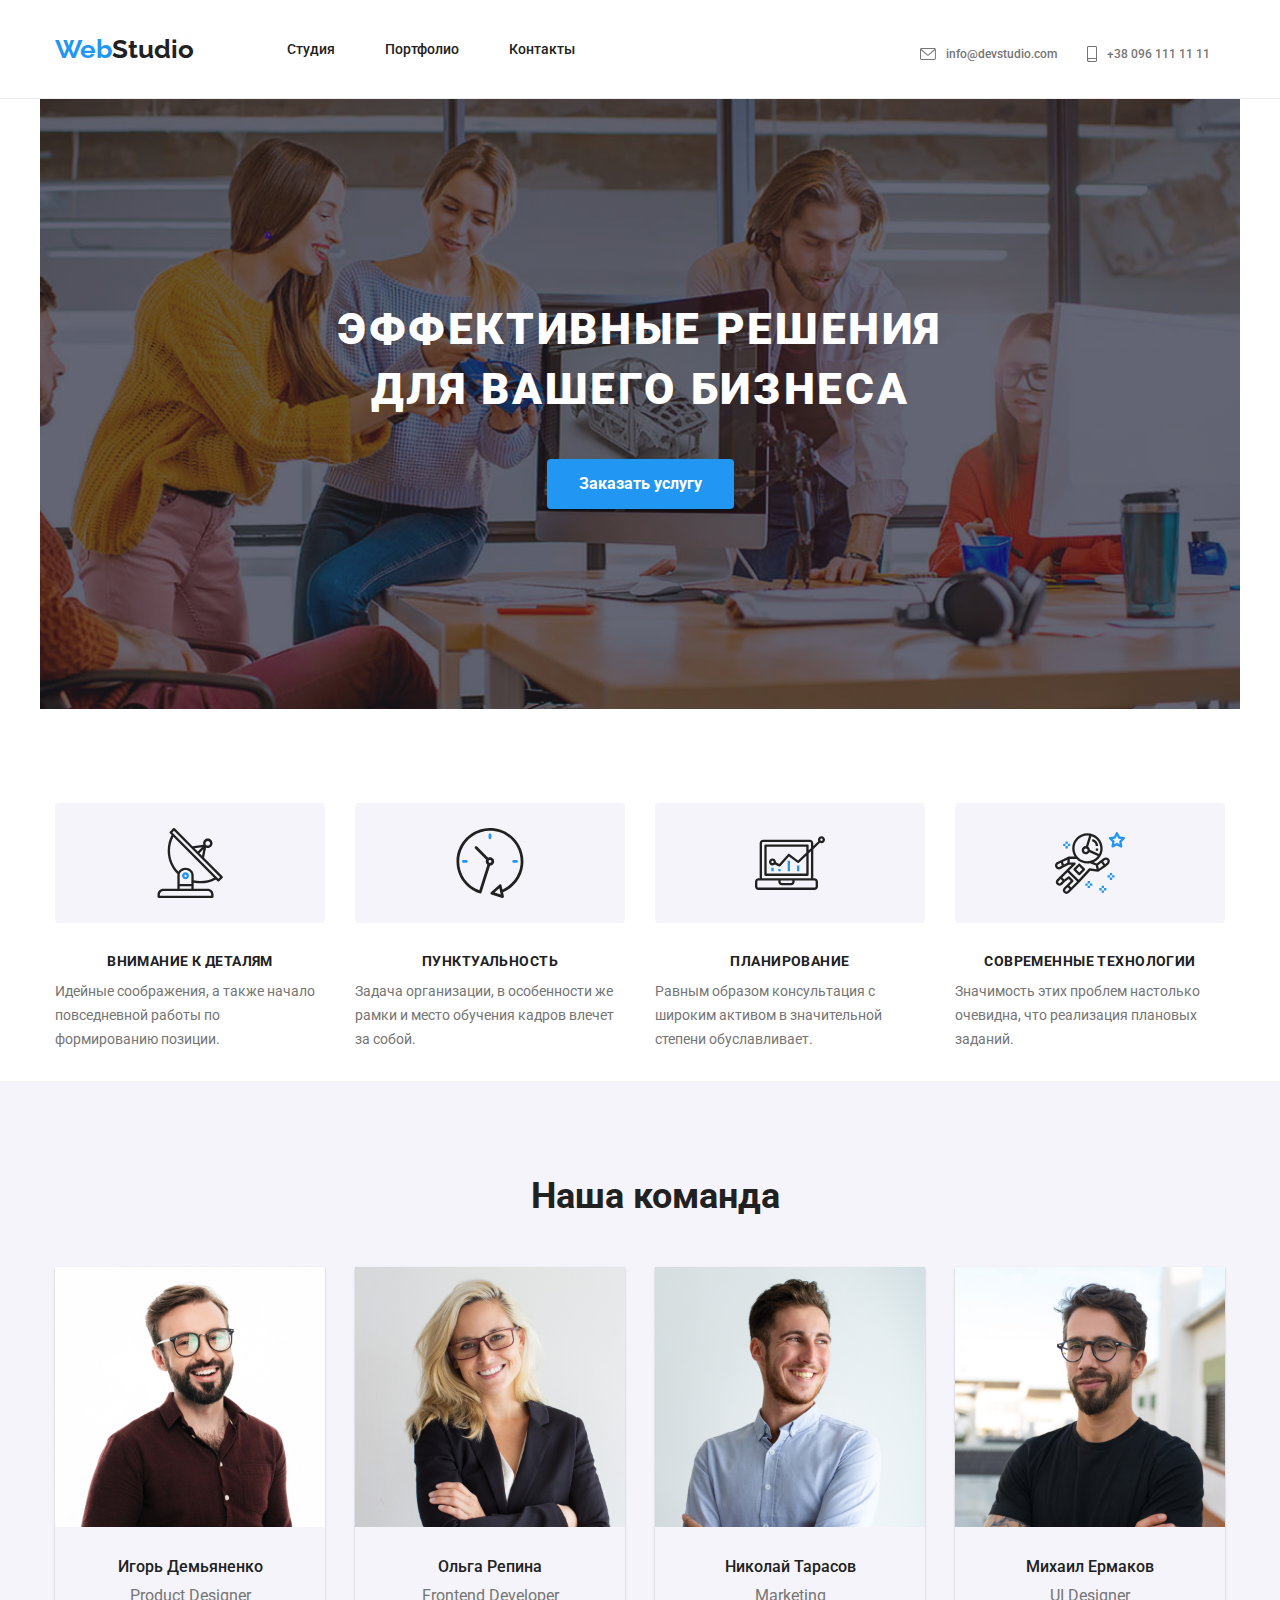
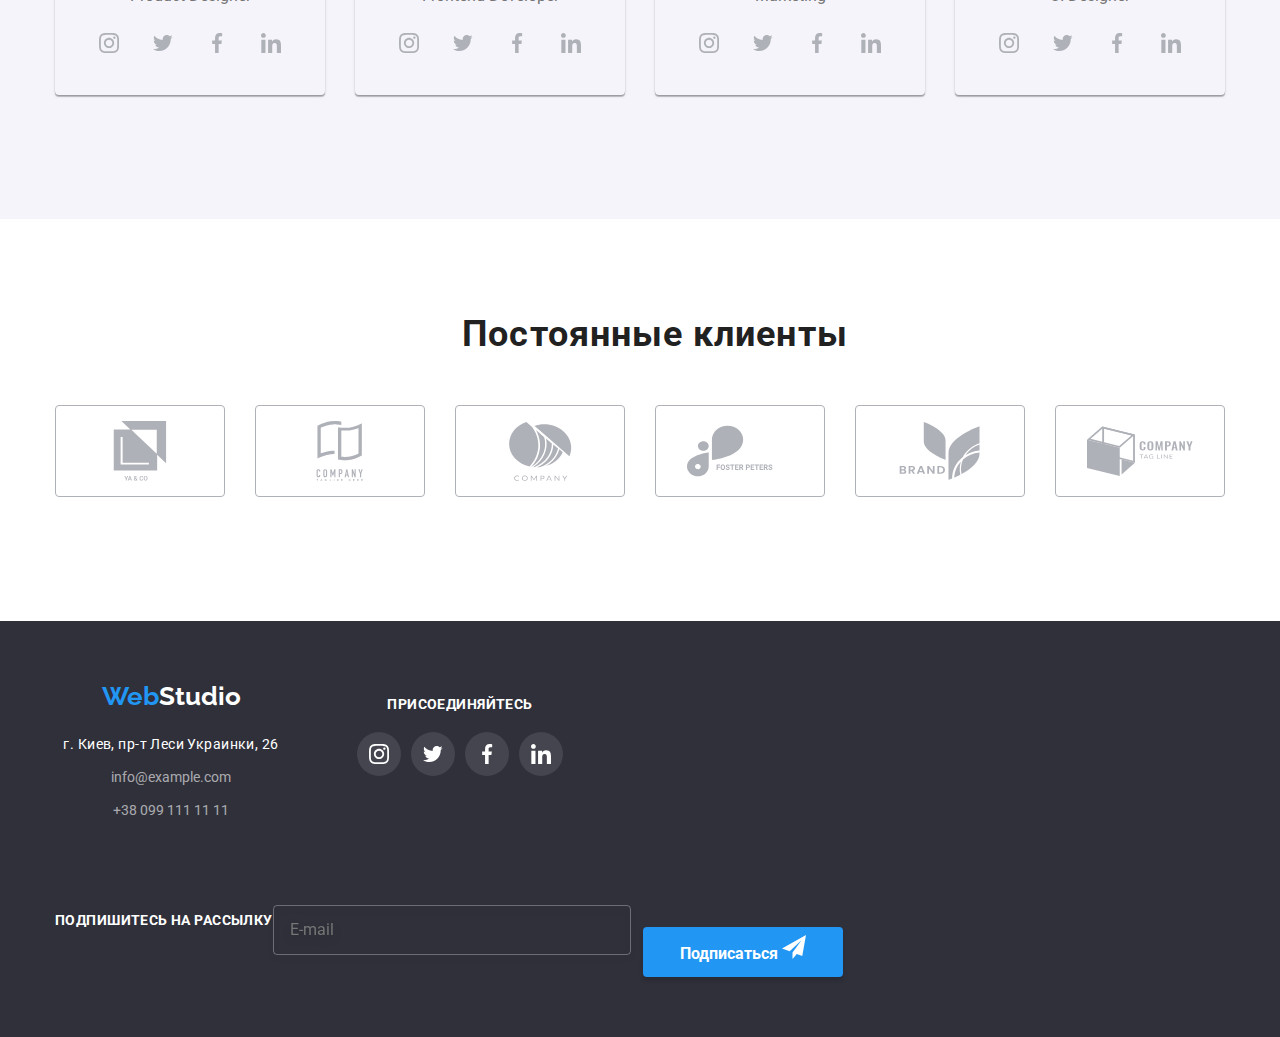
==== commit 055eae50: "some errors" ====
--- a/index.html
+++ b/index.html
@@ -248,11 +248,7 @@
           <h2 class="section-crew__article">Наша команда</h2>
           <ul class="section-crew__list">
             <li class="section-crew__item">
-              <img
-                src="./images/crew1.jpg"
-                width="270"
-                alt="Игорь Демьяненко"
-              />
+              <img src="./images/crew1.jpg" alt="Игорь Демьяненко" />
               <div class="wrapper">
                 <h3 class="wrapper__article">Игорь Демьяненко</h3>
                 <p class="wrapper__text">Product Designer</p>
@@ -295,7 +291,7 @@
               </div>
             </li>
             <li class="section-crew__item">
-              <img src="./images/crew2.jpg" width="270" alt="Ольга Репина" />
+              <img src="./images/crew2.jpg" alt="Ольга Репина" />
               <div class="wrapper">
                 <h3 class="wrapper__article">Ольга Репина</h3>
                 <p class="wrapper__text">Frontend Developer</p>
@@ -338,7 +334,7 @@
               </div>
             </li>
             <li class="section-crew__item">
-              <img src="./images/crew3.jpg" width="270" alt="Николай Тарасов" />
+              <img src="./images/crew3.jpg" alt="Николай Тарасов" />
               <div class="wrapper">
                 <h3 class="wrapper__article">Николай Тарасов</h3>
                 <p class="wrapper__text">Marketing</p>
@@ -381,7 +377,7 @@
               </div>
             </li>
             <li class="section-crew__item">
-              <img src="./images/crew4.jpg" width="270" alt="Михаил Ермаков" />
+              <img src="./images/crew4.jpg" alt="Михаил Ермаков" />
               <div class="wrapper">
                 <h3 class="wrapper__article">Михаил Ермаков</h3>
                 <p class="wrapper__text">UI Designer</p>
@@ -536,22 +532,23 @@
             </li>
           </ul>
         </div>
-        <div class="join">
-          <h3 class="join__header">Подпишитесь на рассылку</h3>
+        <div class="join-subscribe">
+          <h3 class="join-subscribe__header">Подпишитесь на рассылку</h3>
           <input
-            class="join__input"
+            class="join-subscribe__input"
             type="email"
             name="mail"
             placeholder="E-mail"
           />
-        </div>
-        <div class="join__div">
-          <button class="join__button" type="button">
-            Подписаться
-            <svg width="24px" height="24px">
-              <use href="./images/symbol-defs.svg#icon-telegram_footer"></use>
-            </svg>
-          </button>
+
+          <div class="join-subscribe__div">
+            <button class="join-subscribe__button" type="button">
+              Подписаться
+              <svg width="24px" height="24px" class="join__svg">
+                <use href="./images/symbol-defs.svg#icon-telegram_footer"></use>
+              </svg>
+            </button>
+          </div>
         </div>
       </div>
     </footer>
--- a/css/main.min.css
+++ b/css/main.min.css
@@ -1,2 +1,2 @@
-body{font-family:Roboto;color:#212121}ul,h1,h2,h3,h4,h5,p{padding:0;margin:0}img{display:block;max-width:100%;height:auto}.container{width:1200px;margin:0 auto;padding:0 15px}@media screen and (max-width: 480px){.container{max-width:480px}}.header{padding:25px 0;border-bottom:1px solid #ececec}.header-nav{display:-webkit-box;display:-ms-flexbox;display:flex;-webkit-box-align:center;-ms-flex-align:center;align-items:center}.header-nav__link{font-family:Raleway;font-style:normal;font-weight:bold;font-size:26px;line-height:31px;text-decoration:none;color:#2196f3;margin-right:93px}.header-nav__logo{color:#212121}.header-list{display:-webkit-box;display:-ms-flexbox;display:flex;list-style:none;font-weight:500;padding:0px}@media screen and (max-width: 480px){.header-list{display:none}}.header-list :not(:last-child){margin-right:50px}.header-list__link{position:relative;color:#212121;font-size:14px;line-height:16px;text-decoration:none}.header-list__link:hover{color:#2196f3}.header-list__link:after{position:absolute;left:0;bottom:0;top:45px;content:"";display:block;width:100%;height:4px;background-color:#2196f3;border-radius:2px;opacity:0;-webkit-transition:250ms cubic-bezier(0.4, 0, 0.2, 1);transition:250ms cubic-bezier(0.4, 0, 0.2, 1)}.header-list__link:hover:after{opacity:1}.header-contacts{display:-webkit-box;display:-ms-flexbox;display:flex;list-style:none;font-weight:500;padding:0px;margin-left:auto;-webkit-box-align:center;-ms-flex-align:center;align-items:center;-webkit-box-pack:center;-ms-flex-pack:center;justify-content:center}@media screen and (max-width: 480px){.header-contacts{display:none}}.header-contacts :not(:first-child){padding-left:50px}.header-contacts__link{position:relative;display:-webkit-box;display:-ms-flexbox;display:flex;-webkit-box-align:center;-ms-flex-align:center;align-items:center;-webkit-box-pack:center;-ms-flex-pack:center;justify-content:center;text-align:center;color:#757575;font-size:14px;line-height:16px;text-decoration:none}.header-contacts__link:hover{color:#2196f3}.header-contacts__envelope{width:16px;height:12px;margin-right:10px;fill:currentColor}.header-contacts__envelope:hover{fill:#2196f3}.header-contacts__smartphone{width:10px;height:16px;fill:currentColor;margin-right:10px}.header-contacts__smartphone:hover{fill:#2196f3}.footer{background:#2f303a;padding-top:60px;padding-bottom:60px}.footer-container{display:-webkit-box;display:-ms-flexbox;display:flex}@media screen and (max-width: 480px){.footer-container{-webkit-box-orient:vertical;-webkit-box-direction:normal;-ms-flex-direction:column;flex-direction:column;-webkit-box-align:center;-ms-flex-align:center;align-items:center}}.footer-div__link{display:block;font-family:Raleway;font-style:normal;font-size:26px;line-height:31px;font-weight:bold;color:#2196f3;text-decoration:none;list-style-type:none}.footer-div__logo{color:#fff}.address-list{font-style:normal;list-style:none;padding:0}.address-list :not(:last-child){padding-bottom:9px}.address-list__link{font-style:normal;font-size:14px;line-height:24px;font-weight:normal;padding:20px 0 9px 0;letter-spacing:0.03em;color:#fff;text-decoration:none;list-style:none}.address-list__contacts{font-size:14px;line-height:24px;font-weight:normal;color:rgba(255,255,255,0.6);text-decoration:none;list-style-type:none}.join{padding-top:10px;margin-left:70px}.join__header{font-size:14px;line-height:16px;letter-spacing:0.03em;text-transform:uppercase;color:#fff;margin-bottom:20px}.join__list{display:-webkit-box;display:-ms-flexbox;display:flex;list-style:none}.join__item:not(:last-child){margin-right:10px}.join__link{display:-webkit-box;display:-ms-flexbox;display:flex;width:44px;height:44px;border-radius:50%;background:rgba(255,255,255,0.1);-webkit-box-align:center;-ms-flex-align:center;align-items:center;-webkit-box-pack:center;-ms-flex-pack:center;justify-content:center}.join__link:hover{background-color:#2196f3}.join__icons{display:block;width:20px;height:20px;fill:white}.join__input{width:358px;height:50px;padding-left:16px;background-color:rgba(33,150,243,0);border:1px solid rgba(255,255,255,0.3);-webkit-box-sizing:border-box;box-sizing:border-box;-webkit-filter:drop-shadow(0px 4px 4px rgba(0,0,0,0.15));filter:drop-shadow(0px 4px 4px rgba(0,0,0,0.15));border-radius:4px;outline:none;color:#fff}.join__div{width:200px;height:100%}.join__button{width:200px;height:50px;display:block;margin-top:45px;margin-left:12px;font-size:16px;line-height:30px;font-weight:bold;color:#fff;background:#2196f3;padding:0 auto;border:none;-webkit-box-shadow:0px 4px 4px rgba(0,0,0,0.15);box-shadow:0px 4px 4px rgba(0,0,0,0.15);border-radius:4px;cursor:pointer;text-align:center}.hero-section{max-width:1600px;margin:0 auto;background:#2f303a;padding:200px 0;background-image:-webkit-gradient(linear, left top, left bottom, from(rgba(47,48,58,0.4)), to(rgba(47,48,58,0.4))),url("../images/main-background.png");background-image:linear-gradient(to bottom, rgba(47,48,58,0.4), rgba(47,48,58,0.4)),url("../images/main-background.png");background-position:center;background-size:cover}@media screen and (max-width: 480px){.hero-section{width:100%;max-width:480px}}.hero-section__article{font-size:44px;line-height:60px;font-weight:900;color:#fff;width:696px;margin:auto;margin-bottom:40px;text-align:center;letter-spacing:0.06em;text-transform:uppercase}@media screen and (max-width: 480px){.hero-section__article{max-width:480px;width:360px;height:84px;font-size:26px;line-height:42px;margin-bottom:30px}}.hero-section__button{display:block;font-size:16px;line-height:30px;font-weight:bold;color:#fff;background:#2196f3;margin:0 auto;padding:10px 32px;border:none;-webkit-box-shadow:0px 4px 4px rgba(0,0,0,0.15);box-shadow:0px 4px 4px rgba(0,0,0,0.15);border-radius:4px;cursor:pointer}.backdrop{position:fixed;top:0;left:0;width:100%;height:100%;background:rgba(0,0,0,0.2)}.backdrop.is-hidden{opacity:0;pointer-events:none}.backdrop-modal{position:absolute;top:50%;left:50%;-webkit-transform:translate(-50%, -50%);transform:translate(-50%, -50%);min-width:528px;min-height:581px;background-color:#fff;padding:40px}.backdrop-modal__button{display:-webkit-box;display:-ms-flexbox;display:flex;position:absolute;top:8px;right:8px;width:30px;height:30px;border:1px solid rgba(0,0,0,0.1);border-radius:50%;cursor:pointer;background-color:transparent;-webkit-box-align:center;-ms-flex-align:center;align-items:center;-webkit-box-pack:center;-ms-flex-pack:center;justify-content:center}.backdrop-modal__close{width:18px;height:18px;display:block}.backdrop-modal__button:hover .backdrop-modal__close{fill:#2196f3}.backdrop-modal__header{margin-bottom:12px;font-style:normal;font-weight:bold;font-size:20px;line-height:23px;text-align:center;letter-spacing:0.03em;color:#212121}form{position:relative;width:450px;height:auto;margin-left:auto;margin-right:auto}.form-field{display:-webkit-box;display:-ms-flexbox;display:flex;-webkit-box-orient:vertical;-webkit-box-direction:normal;-ms-flex-direction:column;flex-direction:column;margin-bottom:10px}.form-field textarea{border:1px solid rgba(33,33,33,0.2);border-radius:4px;resize:none}.form-field input{height:40px;border:1px solid rgba(33,33,33,0.2);border-radius:4px}.form-field label{font-size:12px;margin-bottom:4px;color:#757575}.modal-input{padding-left:40px;outline:none;width:100%}.aaa{position:relative}.aaa:hover .modal-input{border-color:#2196f3}.aaa:hover .icon-modal1{fill:#2196f3}.aaa:hover .icon-modal2{fill:#2196f3}.aaa:hover .icon-modal3{fill:#2196f3}.icon-modal1{position:absolute;top:50%;-webkit-transform:translateY(-50%);transform:translateY(-50%);left:13px;width:18px;height:18px}.icon-modal2{position:absolute;top:50%;-webkit-transform:translateY(-50%);transform:translateY(-50%);left:13px;width:18px;height:18px}.icon-modal3{position:absolute;top:50%;-webkit-transform:translateY(-50%);transform:translateY(-50%);left:13px;width:18px;height:18px}textarea{outline:none;padding-left:16px}.conditions{margin-bottom:30px}.conditions-label{display:-webkit-box;display:-ms-flexbox;display:flex;-webkit-box-align:center;-ms-flex-align:center;align-items:center;-ms-flex-pack:distribute;justify-content:space-around;font-size:14px;line-height:1.71;letter-spacing:0.03em;color:#757575}.conditions-link{color:#2196f3;cursor:pointer;position:relative}.conditions-link::after{content:" ";position:absolute;left:0;bottom:5px;width:100%;height:1px;background-color:#2196f3}.checkbox-accept{display:none}.conditions-input:checked+.conditions-svg-border .checkbox-accept{display:block;-webkit-transition-timing-function:cubic-bezier(0.4, 0, 0.2, 1);transition-timing-function:cubic-bezier(0.4, 0, 0.2, 1);-webkit-transition-duration:250ms;transition-duration:250ms}.conditions-input:checked+.conditions-svg-border .checkbox-border{display:none;-webkit-transition-timing-function:cubic-bezier(0.4, 0, 0.2, 1);transition-timing-function:cubic-bezier(0.4, 0, 0.2, 1);-webkit-transition-duration:250ms;transition-duration:250ms}.conditions-svg-border{cursor:pointer}.conditions-input{-webkit-appearance:none;-moz-appearance:none;appearance:none}.modal-button{width:200px;height:50px;display:block;font-size:16px;line-height:30px;font-weight:bold;color:#fff;background:#2196f3;margin:0 auto;margin-top:30px;padding:10px 32px;border:none;-webkit-box-shadow:0px 4px 4px rgba(0,0,0,0.15);box-shadow:0px 4px 4px rgba(0,0,0,0.15);border-radius:4px;cursor:pointer}.section-features{padding-top:94px}@media screen and (max-width: 480px){.section-features{display:block;padding-top:60px}}.section-features__list{list-style:none;display:-webkit-box;display:-ms-flexbox;display:flex}@media screen and (max-width: 480px){.section-features__list{display:block}}.section-features__list__item :not(:last-child){margin-right:30px}.section-features__box{width:270px;height:120px;background-color:#f5f4fa;text-align:center;border-radius:4px;padding:25px 0;margin-bottom:30px}@media screen and (max-width: 480px){.section-features__box{width:450px}}.section-features__svg{width:70px;height:70px}.section-features__article{font-size:14px;line-height:16px;font-weight:bold;letter-spacing:0.03em;text-transform:uppercase}@media screen and (max-width: 480px){.section-features__article{text-align:center;margin-bottom:10px}}.section-features__information{font-size:14px;line-height:24px;font-weight:normal;color:#757575}@media screen and (max-width: 480px){.section-features__information{margin-bottom:30px}}.section-doing{padding:94px 0}@media screen and (max-width: 480px){.section-doing{display:none}}.section-doing__article{font-size:36px;line-height:42px;font-weight:bold;text-align:center;margin-bottom:50px}.section-doing__information{list-style:none;display:-webkit-box;display:-ms-flexbox;display:flex;-webkit-box-align:center;-ms-flex-align:center;align-items:center;-webkit-box-pack:center;-ms-flex-pack:center;justify-content:center}.section-doing__item{position:relative}.section-doing:first-child{padding-left:0px}.section-doing :not(:last-child){margin-right:30px}.section-doing__img{display:block;width:100%;height:auto}.section-doing__div{display:block;position:absolute;top:224px;padding:27px 0;width:100%;background:rgba(47,48,58,0.8);color:#fff}.section-doing__text{font-size:14px;line-height:16px;font-weight:bold;letter-spacing:0.03em;text-transform:uppercase;text-align:center}.section-crew{background:#f5f4fa;padding:94px 0}.section-crew__article{font-size:36px;line-height:42px;font-weight:bold;text-align:center;margin-bottom:50px}.section-crew__list{list-style:none;display:-webkit-box;display:-ms-flexbox;display:flex;padding:0px;-webkit-box-pack:center;-ms-flex-pack:center;justify-content:center;margin-bottom:0}@media screen and (max-width: 480px){.section-crew__list{display:-webkit-box;display:-ms-flexbox;display:flex;-webkit-box-orient:vertical;-webkit-box-direction:normal;-ms-flex-direction:column;flex-direction:column;-webkit-box-pack:center;-ms-flex-pack:center;justify-content:center}}.section-crew__item{-webkit-box-shadow:0px 1px 3px rgba(0,0,0,0.12),0px 1px 1px rgba(0,0,0,0.14),0px 2px 1px rgba(0,0,0,0.2);box-shadow:0px 1px 3px rgba(0,0,0,0.12),0px 1px 1px rgba(0,0,0,0.14),0px 2px 1px rgba(0,0,0,0.2);border-radius:0px 0px 4px 4px}@media screen and (max-width: 480px){.section-crew__item{width:450px;margin-bottom:30px}}.section-crew__item:not(:last-child){margin-right:30px}.wrapper{padding:30px 0}@media screen and (max-width: 480px){.wrapper{background-color:#fff}}.wrapper__article{font-size:16px;line-height:19px;font-weight:500;text-align:center}.wrapper__text{font-size:16px;line-height:19px;font-weight:normal;color:#757575;text-align:center;padding-top:10px}.wrapper__list{display:-webkit-box;display:-ms-flexbox;display:flex;margin-top:16px;list-style:none;-webkit-box-align:center;-ms-flex-align:center;align-items:center;-webkit-box-pack:center;-ms-flex-pack:center;justify-content:center}.wrapper__item:not(:last-child){margin-right:10px}.wrapper__link{display:-webkit-box;display:-ms-flexbox;display:flex;-webkit-box-pack:center;-ms-flex-pack:center;justify-content:center;-webkit-box-align:center;-ms-flex-align:center;align-items:center;width:44px;height:44px;cursor:pointer}.wrapper__link:hover{border-radius:50%;background-color:#2196f3}.wrapper__link:hover .wrapper__icon{fill:#fff}.wrapper__icon{width:20px;height:20px;fill:#afb1b8}.section-clients{padding:94px 0}.section-clients__article{font-size:36px;line-height:42px;font-weight:bold;text-align:center;margin-bottom:50px}.section-clients__list{display:-webkit-box;display:-ms-flexbox;display:flex;list-style:none;-webkit-box-align:center;-ms-flex-align:center;align-items:center}@media screen and (max-width: 480px){.section-clients__list{-ms-flex-wrap:wrap;flex-wrap:wrap}}@media screen and (max-width: 480px){.section-clients:nth-child(2n){margin-right:30px}}.section-clients :not(:last-child){margin-right:30px}.section-clients,.section-clients__icon:hover{fill:currentColor}.section-clients__link{display:-webkit-box;display:-ms-flexbox;display:flex;width:170px;height:92px;border:1px solid #afb1b8;border-radius:4px;-webkit-box-align:center;-ms-flex-align:center;align-items:center;-webkit-box-pack:center;-ms-flex-pack:center;justify-content:center}.section-clients__link:hover{color:#2196f3;border:1px solid #2196f3}.section-clients__link:hover .section-clients__icon{fill:#2196f3}.section-clients__icon{width:106px;height:60px;fill:#afb1b8}.portfolio{padding:94px 0}.portfolio-section{display:-webkit-box;display:-ms-flexbox;display:flex;-webkit-box-pack:center;-ms-flex-pack:center;justify-content:center;margin-right:10px;margin-bottom:50px;list-style:none}.portfolio-section__item:not(:last-child){margin-right:8px}.portfolio-section__button:hover{background-color:#2196f3;color:#fff}.portfolio-section__button{display:block;font-family:Roboto;border:none;background:#f5f4fa;border-radius:4px;font-weight:500;font-size:16px;line-height:26px;text-align:center;padding:6px 22px;letter-spacing:0.03em;color:#212121;cursor:pointer}.portfolio-list{list-style:none;display:-webkit-box;display:-ms-flexbox;display:flex;-ms-flex-wrap:wrap;flex-wrap:wrap;margin-right:-30px;margin-bottom:-30px}.portfolio-list li{background:#fff;border:1px solid #eee;margin-bottom:30px;cursor:pointer;-ms-flex-preferred-size:calc(100% / 3 - 30px);flex-basis:calc(100% / 3 - 30px);margin-right:30px;margin-bottom:30px}.portfolio-list li:hover{-webkit-box-shadow:0px 1px 1px rgba(0,0,0,0.12),0px 4px 4px rgba(0,0,0,0.06),1px 4px 6px rgba(0,0,0,0.16);box-shadow:0px 1px 1px rgba(0,0,0,0.12),0px 4px 4px rgba(0,0,0,0.06),1px 4px 6px rgba(0,0,0,0.16)}.portfolio-list__item:hover{border:1px solid #eee;-webkit-box-shadow:0px 1px 1px rgba(0,0,0,0.12),0px 4px 4px rgba(0,0,0,0.06),1px 4px 6px rgba(0,0,0,0.16);box-shadow:0px 1px 1px rgba(0,0,0,0.12),0px 4px 4px rgba(0,0,0,0.06),1px 4px 6px rgba(0,0,0,0.16)}.portfolio-list__item:hover:hover .overlay{-webkit-transform:translate(-50%, 0);transform:translate(-50%, 0)}.portfolio-list__image{position:relative;overflow:hidden}.portfolio-list__content{padding:20px 24px}.portfolio-list__header{font-weight:bold;font-size:18px;line-height:36px;letter-spacing:0.06em;color:#212121}.portfolio-list__text{font-size:16px;line-height:30px;font-weight:normal;color:#757575}.overlay{position:absolute;top:0;left:50%;width:100%;height:101%;padding:63px 24px;font-size:18px;line-height:28px;color:#fff;background-color:#2196f3;-webkit-transform:translate(-50%, 100%);transform:translate(-50%, 100%);-webkit-transition:-webkit-transform 250ms cubic-bezier(0.4, 0, 0.2, 1);transition:-webkit-transform 250ms cubic-bezier(0.4, 0, 0.2, 1);transition:transform 250ms cubic-bezier(0.4, 0, 0.2, 1);transition:transform 250ms cubic-bezier(0.4, 0, 0.2, 1), -webkit-transform 250ms cubic-bezier(0.4, 0, 0.2, 1)}
+body{font-family:Roboto;color:#212121;margin:0}ul,h1,h2,h3,h4,h5,p{padding:0;margin:0}img{display:block;max-width:100%;height:auto}.container{max-width:450px;padding:0 15px;margin:0}@media screen and (min-width: 768px){.container{max-width:768px;padding:0 15px;margin:0}}@media screen and (min-width: 1200px){.container{max-width:1200px;margin:0 auto;padding:0 15px}}.header{padding-top:16px;padding-bottom:16px;border-bottom:1px solid #ececec}@media screen and (min-width: 768px){.header{padding:0;border-bottom:1px solid #ececec}}@media screen and (min-width: 1200px){.header{padding:25px 0;border-bottom:1px solid #ececec}}.header-nav{display:-webkit-box;display:-ms-flexbox;display:flex;-webkit-box-align:center;-ms-flex-align:center;align-items:center}@media screen and (min-width: 768px){.header-nav{display:-webkit-box;display:-ms-flexbox;display:flex;-webkit-box-align:center;-ms-flex-align:center;align-items:center}}@media screen and (min-width: 1200px){.header-nav{display:-webkit-box;display:-ms-flexbox;display:flex;-webkit-box-align:center;-ms-flex-align:center;align-items:center}}.header-nav__link{font-family:Raleway;font-style:normal;font-weight:bold;font-size:26px;line-height:31px;text-decoration:none;color:#2196f3;margin-right:93px}.header-nav__logo{color:#212121}.header-list{display:none}@media screen and (min-width: 768px){.header-list{display:-webkit-box;display:-ms-flexbox;display:flex;list-style:none;font-weight:500;padding:0px}}@media screen and (min-width: 1200px){.header-list{display:-webkit-box;display:-ms-flexbox;display:flex;list-style:none;font-weight:500;padding:0px}}.header-list :not(:last-child){margin-right:50px}.header-list__link{position:relative;color:#212121;font-size:14px;line-height:16px;text-decoration:none}.header-list__link:hover{color:#2196f3}.header-list__link:after{position:absolute;left:0;bottom:0;top:45px;content:"";display:block;width:100%;height:4px;background-color:#2196f3;border-radius:2px;opacity:0;-webkit-transition:250ms cubic-bezier(0.4, 0, 0.2, 1);transition:250ms cubic-bezier(0.4, 0, 0.2, 1)}@media screen and (min-width: 768px){.header-list__link:after{position:absolute;left:0;bottom:0;top:46px;content:"";display:block;width:100%;height:4px;background-color:#2196f3;border-radius:2px;opacity:0;-webkit-transition:250ms cubic-bezier(0.4, 0, 0.2, 1);transition:250ms cubic-bezier(0.4, 0, 0.2, 1)}}@media screen and (min-width: 1200px){.header-list__link:after{position:absolute;left:0;bottom:0;top:54px;content:"";display:block;width:100%;height:4px;background-color:#2196f3;border-radius:2px;opacity:0;-webkit-transition:250ms cubic-bezier(0.4, 0, 0.2, 1);transition:250ms cubic-bezier(0.4, 0, 0.2, 1)}}.header-list__link:hover:after{opacity:1}.header-contacts{display:none}@media screen and (min-width: 768px){.header-contacts{display:-webkit-box;display:-ms-flexbox;display:flex;-ms-flex-wrap:wrap;flex-wrap:wrap;-webkit-box-pack:inherit;-ms-flex-pack:inherit;justify-content:inherit;list-style:none;font-weight:500;padding:0px;margin:21px 15px 11px 84px;-webkit-box-align:center;-ms-flex-align:center;align-items:center}}@media screen and (min-width: 1200px){.header-contacts{display:-webkit-box;display:-ms-flexbox;display:flex;list-style:none;font-weight:500;padding:0px;margin-left:auto;-webkit-box-align:center;-ms-flex-align:center;align-items:center;-webkit-box-pack:center;-ms-flex-pack:center;justify-content:center}}.header-contacts :not(:first-child){padding-left:50px}@media screen and (min-width: 768px){.header-contacts :not(:first-child){padding:0}}.header-contacts__link{position:relative;display:-webkit-box;display:-ms-flexbox;display:flex;-webkit-box-align:center;-ms-flex-align:center;align-items:center;-webkit-box-pack:center;-ms-flex-pack:center;justify-content:center;text-align:center;color:#757575;font-size:14px;line-height:16px;text-decoration:none}@media screen and (min-width: 768px){.header-contacts__link{position:relative;display:-webkit-box;display:-ms-flexbox;display:flex;-webkit-box-align:center;-ms-flex-align:center;align-items:center;-webkit-box-pack:center;-ms-flex-pack:center;justify-content:center;text-align:center;color:#757575;font-size:12px;line-height:14px;text-decoration:none;margin:0 0 10px 0}}@media screen and (min-width: 1200px){.header-contacts__link{position:relative;display:-webkit-box;display:-ms-flexbox;display:flex;-webkit-box-align:center;-ms-flex-align:center;align-items:center;-webkit-box-pack:center;-ms-flex-pack:center;justify-content:center;text-align:center;color:#757575;font-size:12px;line-height:14px;text-decoration:none;margin:0 0 0 30px}}@media screen and (min-width: 1200px){.header-contacts__link:not(:first-child){margin-left:30px}}.header-contacts__link:hover{color:#2196f3}.header-contacts__envelope{width:16px;height:12px;margin-right:10px;fill:currentColor}.header-contacts__envelope:hover{fill:#2196f3}.header-contacts__smartphone{width:10px;height:16px;fill:currentColor;margin-right:10px}.header-contacts__smartphone:hover{fill:#2196f3}.footer{background:#2f303a;padding-top:60px;padding-bottom:60px}.footer-container{display:-webkit-box;display:-ms-flexbox;display:flex;-webkit-box-orient:vertical;-webkit-box-direction:normal;-ms-flex-direction:column;flex-direction:column;-webkit-box-align:center;-ms-flex-align:center;align-items:center;margin:0 auto}@media screen and (min-width: 768px){.footer-container{-ms-flex-wrap:wrap;flex-wrap:wrap;-webkit-box-orient:inherit;-webkit-box-direction:inherit;-ms-flex-direction:inherit;flex-direction:inherit}}@media screen and (max-width: 1200px){.footer-container{display:-webkit-box;display:-ms-flexbox;display:flex}}@media screen and (min-width: 768px){.footer-container .footer-div{width:232px;margin-left:76px;margin-right:165px;text-align:center}}@media screen and (min-width: 768px) and (min-width: 1200px){.footer-container .footer-div{width:232px;margin-left:0;margin-right:0;text-align:center}}.footer-container .footer-div__link{display:block;font-family:Raleway;font-style:normal;font-size:26px;line-height:31px;font-weight:bold;color:#2196f3;text-decoration:none;list-style-type:none;text-align:center;margin-bottom:20px}@media screen and (min-width: 1200px){.footer-container .footer-div__link{display:block;font-family:Raleway;font-style:normal;font-size:26px;line-height:31px;font-weight:bold;color:#2196f3;text-decoration:none;list-style-type:none}}.footer-container .footer-div__logo{color:#fff}.footer-container .address-list{font-style:normal;list-style:none;text-align:center;margin-bottom:60px}@media screen and (min-width: 1200px){.footer-container .address-list{font-style:normal;list-style:none;padding:0}}.footer-container .address-list :not(:last-child){padding-bottom:9px}.footer-container .address-list__link{font-style:normal;font-size:14px;line-height:24px;font-weight:normal;padding:20px 0 9px 0;letter-spacing:0.03em;color:#fff;text-decoration:none;list-style:none}.footer-container .address-list__contacts{font-size:14px;line-height:24px;font-weight:normal;color:rgba(255,255,255,0.6);text-decoration:none;list-style-type:none}.footer-container .join{-webkit-box-align:center;-ms-flex-align:center;align-items:center;text-align:center;margin-bottom:60px}@media screen and (min-width: 768px){.footer-container .join{margin-bottom:102px}}@media screen and (min-width: 1200px){.footer-container .join{padding-top:10px;margin-left:70px}}.footer-container .join__header{font-size:14px;line-height:16px;letter-spacing:0.03em;text-transform:uppercase;color:#fff;margin-bottom:20px}.footer-container .join__list{display:-webkit-box;display:-ms-flexbox;display:flex;list-style:none}.footer-container .join__item:not(:last-child){margin-right:10px}.footer-container .join__link{display:-webkit-box;display:-ms-flexbox;display:flex;width:44px;height:44px;border-radius:50%;background:rgba(255,255,255,0.1);-webkit-box-align:center;-ms-flex-align:center;align-items:center;-webkit-box-pack:center;-ms-flex-pack:center;justify-content:center}.footer-container .join__link:hover{background-color:#2196f3}.footer-container .join__icons{display:block;width:20px;height:20px;fill:white}.footer-container .join-subscribe{display:-webkit-box;display:-ms-flexbox;display:flex;-webkit-box-orient:vertical;-webkit-box-direction:normal;-ms-flex-direction:column;flex-direction:column;-webkit-box-align:center;-ms-flex-align:center;align-items:center;text-align:center}@media screen and (min-width: 768px){.footer-container .join-subscribe{display:-webkit-box;display:-ms-flexbox;display:flex;-webkit-box-orient:vertical;-webkit-box-direction:normal;-ms-flex-direction:column;flex-direction:column;margin:0 auto}}@media screen and (min-width: 1200px){.footer-container .join-subscribe{display:-webkit-box;display:-ms-flexbox;display:flex;-webkit-box-orient:initial;-webkit-box-direction:initial;-ms-flex-direction:initial;flex-direction:initial;-webkit-box-align:center;-ms-flex-align:center;align-items:center;text-align:center;margin:0}}.footer-container .join-subscribe__header{font-size:14px;line-height:16px;letter-spacing:0.03em;text-transform:uppercase;color:#fff;margin-bottom:20px}.footer-container .join-subscribe__input{width:450px;height:50px;padding-left:16px;background-color:rgba(33,150,243,0);border:1px solid rgba(255,255,255,0.3);-webkit-box-sizing:border-box;box-sizing:border-box;-webkit-filter:drop-shadow(0px 4px 4px rgba(0,0,0,0.15));filter:drop-shadow(0px 4px 4px rgba(0,0,0,0.15));border-radius:4px;outline:none;color:#fff}@media screen and (min-width: 1200px){.footer-container .join-subscribe__input{width:358px;height:50px;padding-left:16px;background-color:rgba(33,150,243,0);border:1px solid rgba(255,255,255,0.3);-webkit-box-sizing:border-box;box-sizing:border-box;-webkit-filter:drop-shadow(0px 4px 4px rgba(0,0,0,0.15));filter:drop-shadow(0px 4px 4px rgba(0,0,0,0.15));border-radius:4px;outline:none;color:#fff}}.footer-container .join-subscribe__div{width:200px;height:100%}.footer-container .join-subscribe__button{width:200px;height:50px;display:-webkit-box;display:-ms-flexbox;display:flex;margin-top:20px;-webkit-box-pack:center;-ms-flex-pack:center;justify-content:center;-webkit-box-align:center;-ms-flex-align:center;align-items:center;font-size:16px;line-height:30px;font-weight:bold;color:#fff;background:#2196f3;padding:0 auto;border:none;-webkit-box-shadow:0px 4px 4px rgba(0,0,0,0.15);box-shadow:0px 4px 4px rgba(0,0,0,0.15);border-radius:4px;cursor:pointer}@media screen and (min-width: 1200px){.footer-container .join-subscribe__button{width:200px;height:50px;display:block;margin-top:45px;margin-left:12px;font-size:16px;line-height:30px;font-weight:bold;color:#fff;background:#2196f3;padding:0 auto;border:none;-webkit-box-shadow:0px 4px 4px rgba(0,0,0,0.15);box-shadow:0px 4px 4px rgba(0,0,0,0.15);border-radius:4px;cursor:pointer;text-align:center}}.footer-container .join-subscribe__svg{margin-left:10px}.hero-section{width:480px;height:400px;padding:118px 60px;background-image:-webkit-gradient(linear, left top, left bottom, from(rgba(47,48,58,0.4)), to(rgba(47,48,58,0.4))),url("../images/main-background(phone).png");background-image:linear-gradient(to bottom, rgba(47,48,58,0.4), rgba(47,48,58,0.4)),url("../images/main-background(phone).png");background-position:center;background-size:cover}@media screen and (min-width: 768px){.hero-section{width:768px;height:400px;background:#2f303a;padding:118px 204px;background-image:-webkit-gradient(linear, left top, left bottom, from(rgba(47,48,58,0.4)), to(rgba(47,48,58,0.4))),url("../images/main-background.png");background-image:linear-gradient(to bottom, rgba(47,48,58,0.4), rgba(47,48,58,0.4)),url("../images/main-background.png");background-position:center;background-size:cover}}@media screen and (min-width: 1200px){.hero-section{width:1200px;height:100%;margin:0 auto;background:#2f303a;padding:200px 0;background-image:-webkit-gradient(linear, left top, left bottom, from(rgba(47,48,58,0.4)), to(rgba(47,48,58,0.4))),url("../images/main-background.png");background-image:linear-gradient(to bottom, rgba(47,48,58,0.4), rgba(47,48,58,0.4)),url("../images/main-background.png");background-position:center;background-size:cover}}.hero-section__article{color:#fff;width:360px;font-weight:900;font-size:26px;line-height:42px;text-align:center;letter-spacing:0.06em;text-transform:uppercase;margin-bottom:30px}@media screen and (min-width: 1200px){.hero-section__article{font-size:44px;line-height:60px;font-weight:900;color:#fff;width:696px;margin:auto;margin-bottom:40px;text-align:center;letter-spacing:0.06em;text-transform:uppercase}}.hero-section__button{display:block;font-size:16px;line-height:30px;font-weight:bold;color:#fff;background:#2196f3;margin:0 auto;padding:10px 32px;border:none;-webkit-box-shadow:0px 4px 4px rgba(0,0,0,0.15);box-shadow:0px 4px 4px rgba(0,0,0,0.15);border-radius:4px;cursor:pointer}.backdrop{position:fixed;top:0;left:0;width:100%;height:100%;background:rgba(0,0,0,0.2)}.backdrop.is-hidden{opacity:0;pointer-events:none}.backdrop-modal{position:absolute;top:50%;left:50%;-webkit-transform:translate(-50%, -50%);transform:translate(-50%, -50%);max-width:528px;min-width:320px;background-color:#fff;padding:40px}.backdrop-modal__button{display:-webkit-box;display:-ms-flexbox;display:flex;position:absolute;top:8px;right:8px;width:30px;height:30px;border:1px solid rgba(0,0,0,0.1);border-radius:50%;cursor:pointer;background-color:transparent;-webkit-box-align:center;-ms-flex-align:center;align-items:center;-webkit-box-pack:center;-ms-flex-pack:center;justify-content:center}.backdrop-modal__close{width:18px;height:18px;display:block}.backdrop-modal__button:hover .backdrop-modal__close{fill:#2196f3}.backdrop-modal__header{margin-bottom:12px;font-style:normal;font-weight:bold;font-size:20px;line-height:23px;text-align:center;letter-spacing:0.03em;color:#212121}form{position:relative;width:370px;height:auto;margin-left:auto;margin-right:auto}.form-field{display:-webkit-box;display:-ms-flexbox;display:flex;-webkit-box-orient:vertical;-webkit-box-direction:normal;-ms-flex-direction:column;flex-direction:column;margin-bottom:10px}.form-field textarea{border:1px solid rgba(33,33,33,0.2);border-radius:4px;resize:none}.form-field input{height:40px;border:1px solid rgba(33,33,33,0.2);border-radius:4px}.form-field label{font-size:12px;margin-bottom:4px;color:#757575}.modal-input{padding-left:40px;outline:none;width:100%}.aaa{position:relative}.aaa:hover .modal-input{border-color:#2196f3}.aaa:hover .icon-modal1{fill:#2196f3}.aaa:hover .icon-modal2{fill:#2196f3}.aaa:hover .icon-modal3{fill:#2196f3}.icon-modal1{position:absolute;top:50%;-webkit-transform:translateY(-50%);transform:translateY(-50%);left:13px;width:18px;height:18px}.icon-modal2{position:absolute;top:50%;-webkit-transform:translateY(-50%);transform:translateY(-50%);left:13px;width:18px;height:18px}.icon-modal3{position:absolute;top:50%;-webkit-transform:translateY(-50%);transform:translateY(-50%);left:13px;width:18px;height:18px}textarea{outline:none;padding-left:16px}.conditions{margin-bottom:30px;width:370px}.conditions-label{display:-webkit-box;display:-ms-flexbox;display:flex;-webkit-box-align:center;-ms-flex-align:center;align-items:center;-ms-flex-pack:distribute;justify-content:space-around;font-size:12px;line-height:14px;letter-spacing:0.03em;color:#757575}.conditions-link{color:#2196f3;cursor:pointer;position:relative}.conditions-link::after{content:" ";position:absolute;left:0;bottom:1px;width:100%;height:1px;background-color:#2196f3}.checkbox-accept{display:none}.conditions-input:checked+.conditions-svg-border .checkbox-accept{display:block;-webkit-transition-timing-function:cubic-bezier(0.4, 0, 0.2, 1);transition-timing-function:cubic-bezier(0.4, 0, 0.2, 1);-webkit-transition-duration:250ms;transition-duration:250ms}.conditions-input:checked+.conditions-svg-border .checkbox-border{display:none;-webkit-transition-timing-function:cubic-bezier(0.4, 0, 0.2, 1);transition-timing-function:cubic-bezier(0.4, 0, 0.2, 1);-webkit-transition-duration:250ms;transition-duration:250ms}.conditions-svg-border{cursor:pointer}.conditions-input{-webkit-appearance:none;-moz-appearance:none;appearance:none}.modal-button{width:200px;height:50px;display:block;font-size:16px;line-height:30px;font-weight:bold;color:#fff;background:#2196f3;margin:0 auto;margin-top:30px;padding:10px 32px;border:none;-webkit-box-shadow:0px 4px 4px rgba(0,0,0,0.15);box-shadow:0px 4px 4px rgba(0,0,0,0.15);border-radius:4px;cursor:pointer}.section-features{padding:60px 0 30px}@media screen and (min-width: 1200px){.section-features{padding:94px 0 0 0}}@media screen and (min-width: 768px){.section-features__item:not(:nth-child(2n)){width:354px;margin-right:30px}}@media screen and (min-width: 768px) and (min-width: 1200px){.section-features__item:not(:nth-child(2n)){margin-right:0}}@media screen and (min-width: 1200px){.section-features__item :not(:last-child){margin-right:30px}}.section-features__list{display:block;list-style:none}@media screen and (min-width: 768px){.section-features__list{width:768px;display:-webkit-box;display:-ms-flexbox;display:flex;-ms-flex-wrap:wrap;flex-wrap:wrap}}@media screen and (min-width: 1200px){.section-features__list{list-style:none;display:-webkit-box;display:-ms-flexbox;display:flex;-ms-flex-wrap:initial;flex-wrap:initial}}.section-features__box{width:450px;height:120px;background-color:#f5f4fa;text-align:center;border-radius:4px;padding:25px 0;margin-bottom:30px}@media screen and (min-width: 768px){.section-features__box{width:354px}}@media screen and (min-width: 1200px){.section-features__box{width:270px;height:120px;background-color:#f5f4fa;text-align:center;border-radius:4px;padding:25px 0;margin-bottom:30px}}.section-features__svg{width:70px;height:70px}.section-features__article{font-size:14px;line-height:16px;font-weight:bold;letter-spacing:0.03em;text-transform:uppercase;text-align:center;margin-bottom:10px}@media screen and (min-width: 768px){.section-features__article{width:354px}}@media screen and (min-width: 1200px){.section-features__article{width:270px;font-size:14px;line-height:16px;font-weight:bold;letter-spacing:0.03em;text-transform:uppercase}}.section-features__information{font-size:14px;line-height:24px;font-weight:normal;color:#757575;margin-bottom:30px}@media screen and (min-width: 768px){.section-features__information{width:354px}}@media screen and (min-width: 1200px){.section-features__information{width:270px;font-size:14px;line-height:24px;font-weight:normal;color:#757575}}.section-doing{padding:94px 0}@media screen and (max-width: 480px){.section-doing{display:none}}@media screen and (min-width: 768px){.section-doing{display:none}}.section-doing__article{font-size:36px;line-height:42px;font-weight:bold;text-align:center;margin-bottom:50px}.section-doing__information{list-style:none;display:-webkit-box;display:-ms-flexbox;display:flex;-webkit-box-align:center;-ms-flex-align:center;align-items:center;-webkit-box-pack:center;-ms-flex-pack:center;justify-content:center}.section-doing__item{position:relative}.section-doing:first-child{padding-left:0px}.section-doing :not(:last-child){margin-right:30px}.section-doing__img{display:block;width:100%;height:auto}.section-doing__div{display:block;position:absolute;top:224px;padding:27px 0;width:100%;background:rgba(47,48,58,0.8);color:#fff}.section-doing__text{font-size:14px;line-height:16px;font-weight:bold;letter-spacing:0.03em;text-transform:uppercase;text-align:center}.section-crew{background:#f5f4fa;padding:60px 0;margin:0}@media screen and (min-width: 1200px){.section-crew{background:#f5f4fa;padding:94px 0}}.section-crew__article{font-size:36px;line-height:42px;font-weight:bold;text-align:center;margin-bottom:50px}@media screen and (min-width: 768px){.section-crew__article{width:768px}}@media screen and (min-width: 1200px){.section-crew__article{width:1200px}}.section-crew__list{width:450px;list-style:none;display:-webkit-box;display:-ms-flexbox;display:flex;-ms-flex-wrap:wrap;flex-wrap:wrap;-webkit-box-orient:vertical;-webkit-box-direction:normal;-ms-flex-direction:column;flex-direction:column;-webkit-box-pack:center;-ms-flex-pack:center;justify-content:center;-webkit-box-align:center;-ms-flex-align:center;align-items:center}@media screen and (min-width: 768px){.section-crew__list{width:768px;list-style:none;display:-webkit-box;display:-ms-flexbox;display:flex;-ms-flex-wrap:wrap;flex-wrap:wrap;-webkit-box-pack:start;-ms-flex-pack:start;justify-content:flex-start;-webkit-box-orient:initial;-webkit-box-direction:initial;-ms-flex-direction:initial;flex-direction:initial;-webkit-box-align:inherit;-ms-flex-align:inherit;align-items:inherit}}@media screen and (min-width: 1200px){.section-crew__list{width:1200px;list-style:none;display:-webkit-box;display:-ms-flexbox;display:flex;padding:0px;margin-bottom:0}}.section-crew__item{width:450px;-webkit-box-shadow:0px 1px 3px rgba(0,0,0,0.12),0px 1px 1px rgba(0,0,0,0.14),0px 2px 1px rgba(0,0,0,0.2);box-shadow:0px 1px 3px rgba(0,0,0,0.12),0px 1px 1px rgba(0,0,0,0.14),0px 2px 1px rgba(0,0,0,0.2);border-radius:0px 0px 4px 4px}@media screen and (min-width: 768px){.section-crew__item{width:354px;height:536px}}@media screen and (min-width: 1200px){.section-crew__item{width:270px;height:428px;-webkit-box-shadow:0px 1px 3px rgba(0,0,0,0.12),0px 1px 1px rgba(0,0,0,0.14),0px 2px 1px rgba(0,0,0,0.2);box-shadow:0px 1px 3px rgba(0,0,0,0.12),0px 1px 1px rgba(0,0,0,0.14),0px 2px 1px rgba(0,0,0,0.2);border-radius:0px 0px 4px 4px}}.section-crew__item:not(:last-child){margin-bottom:30px}@media screen and (min-width: 768px){.section-crew__item:not(:last-child){margin-right:30px;margin-bottom:30px}}@media screen and (min-width: 1200px){.section-crew__item:not(:last-child){margin-right:30px;margin-bottom:30px}}.wrapper{padding:30px 0}@media screen and (max-width: 480px){.wrapper{background-color:#fff}}.wrapper__article{font-size:16px;line-height:19px;font-weight:500;text-align:center}.wrapper__text{font-size:16px;line-height:19px;font-weight:normal;color:#757575;text-align:center;padding-top:10px}.wrapper__list{display:-webkit-box;display:-ms-flexbox;display:flex;margin-top:16px;list-style:none;-webkit-box-align:center;-ms-flex-align:center;align-items:center;-webkit-box-pack:center;-ms-flex-pack:center;justify-content:center}.wrapper__item:not(:last-child){margin-right:10px}.wrapper__link{display:-webkit-box;display:-ms-flexbox;display:flex;-webkit-box-pack:center;-ms-flex-pack:center;justify-content:center;-webkit-box-align:center;-ms-flex-align:center;align-items:center;width:44px;height:44px;cursor:pointer}.wrapper__link:hover{border-radius:50%;background-color:#2196f3}.wrapper__link:hover .wrapper__icon{fill:#fff}.wrapper__icon{width:20px;height:20px;fill:#afb1b8}.section-clients{padding:60px 0;-webkit-box-align:center;-ms-flex-align:center;align-items:center}@media screen and (min-width: 1200px){.section-clients{padding:94px 0}}.section-clients__article{width:450px;font-size:28px;line-height:33px;font-weight:bold;text-align:center;letter-spacing:0.03em;margin-bottom:50px}@media screen and (min-width: 768px){.section-clients__article{width:768px}}@media screen and (min-width: 1200px){.section-clients__article{width:1200px;font-size:36px;line-height:42px;font-weight:bold;text-align:center;margin-bottom:50px}}.section-clients__list{display:-webkit-box;display:-ms-flexbox;display:flex;-ms-flex-wrap:wrap;flex-wrap:wrap;list-style:none;-webkit-box-align:center;-ms-flex-align:center;align-items:center;width:480px}@media screen and (min-width: 768px){.section-clients__list{width:768px}}@media screen and (min-width: 1200px){.section-clients__list{width:1200px;display:-webkit-box;display:-ms-flexbox;display:flex;list-style:none;-webkit-box-align:center;-ms-flex-align:center;align-items:center}}.section-clients__list :not(:last-child){margin-right:30px}.section-clients__item{margin-bottom:30px}.section-clients,.section-clients__icon:hover{fill:currentColor}.section-clients__link{display:-webkit-box;display:-ms-flexbox;display:flex;width:210px;height:92px;border:1px solid #afb1b8;border-radius:4px;-webkit-box-align:center;-ms-flex-align:center;align-items:center;-webkit-box-pack:center;-ms-flex-pack:center;justify-content:center}@media screen and (min-width: 768px){.section-clients__link{width:226px}}@media screen and (min-width: 1200px){.section-clients__link{display:-webkit-box;display:-ms-flexbox;display:flex;width:170px;height:92px;border:1px solid #afb1b8;border-radius:4px;-webkit-box-align:center;-ms-flex-align:center;align-items:center;-webkit-box-pack:center;-ms-flex-pack:center;justify-content:center}}.section-clients__link:hover{color:#2196f3;border:1px solid #2196f3}.section-clients__link:hover .section-clients__icon{fill:#2196f3}.section-clients__icon{width:106px;height:60px;fill:#afb1b8}.portfolio{padding:60px 0}.portfolio-section{display:-webkit-box;display:-ms-flexbox;display:flex;-ms-flex-wrap:wrap;flex-wrap:wrap;-webkit-box-pack:start;-ms-flex-pack:start;justify-content:flex-start;margin-bottom:40px;list-style:none}.portfolio-section__item:not(:last-child){margin-right:8px;margin-bottom:15px}.portfolio-section__button:hover{background-color:#2196f3;color:#fff}.portfolio-section__button{display:block;font-family:Roboto;border:none;background:#f5f4fa;border-radius:4px;font-weight:500;font-size:16px;line-height:26px;text-align:center;padding:6px 22px;letter-spacing:0.03em;color:#212121;cursor:pointer}.portfolio-list{list-style:none;display:-webkit-box;display:-ms-flexbox;display:flex;-ms-flex-wrap:wrap;flex-wrap:wrap}.portfolio-list li{-webkit-box-align:center;-ms-flex-align:center;align-items:center;width:450px;background:#fff;border:1px solid #eee;margin-bottom:30px;cursor:pointer}.portfolio-list li:hover{-webkit-box-shadow:0px 1px 1px rgba(0,0,0,0.12),0px 4px 4px rgba(0,0,0,0.06),1px 4px 6px rgba(0,0,0,0.16);box-shadow:0px 1px 1px rgba(0,0,0,0.12),0px 4px 4px rgba(0,0,0,0.06),1px 4px 6px rgba(0,0,0,0.16)}.portfolio-list__item:hover{border:1px solid #eee;-webkit-box-shadow:0px 1px 1px rgba(0,0,0,0.12),0px 4px 4px rgba(0,0,0,0.06),1px 4px 6px rgba(0,0,0,0.16);box-shadow:0px 1px 1px rgba(0,0,0,0.12),0px 4px 4px rgba(0,0,0,0.06),1px 4px 6px rgba(0,0,0,0.16)}.portfolio-list__item:hover:hover .overlay{-webkit-transform:translate(-50%, 0);transform:translate(-50%, 0)}.portfolio-list__img{width:450px}.portfolio-list__image{position:relative;overflow:hidden}.portfolio-list__content{padding:20px 24px}.portfolio-list__header{font-weight:bold;font-size:18px;line-height:36px;letter-spacing:0.06em;color:#212121}.portfolio-list__text{font-size:16px;line-height:30px;font-weight:normal;color:#757575}.overlay{position:absolute;top:0;left:50%;width:100%;height:101%;padding:63px 24px;font-size:18px;line-height:28px;color:#fff;background-color:#2196f3;-webkit-transform:translate(-50%, 100%);transform:translate(-50%, 100%);-webkit-transition:-webkit-transform 250ms cubic-bezier(0.4, 0, 0.2, 1);transition:-webkit-transform 250ms cubic-bezier(0.4, 0, 0.2, 1);transition:transform 250ms cubic-bezier(0.4, 0, 0.2, 1);transition:transform 250ms cubic-bezier(0.4, 0, 0.2, 1), -webkit-transform 250ms cubic-bezier(0.4, 0, 0.2, 1)}
 /*# sourceMappingURL=main.min.css.map */